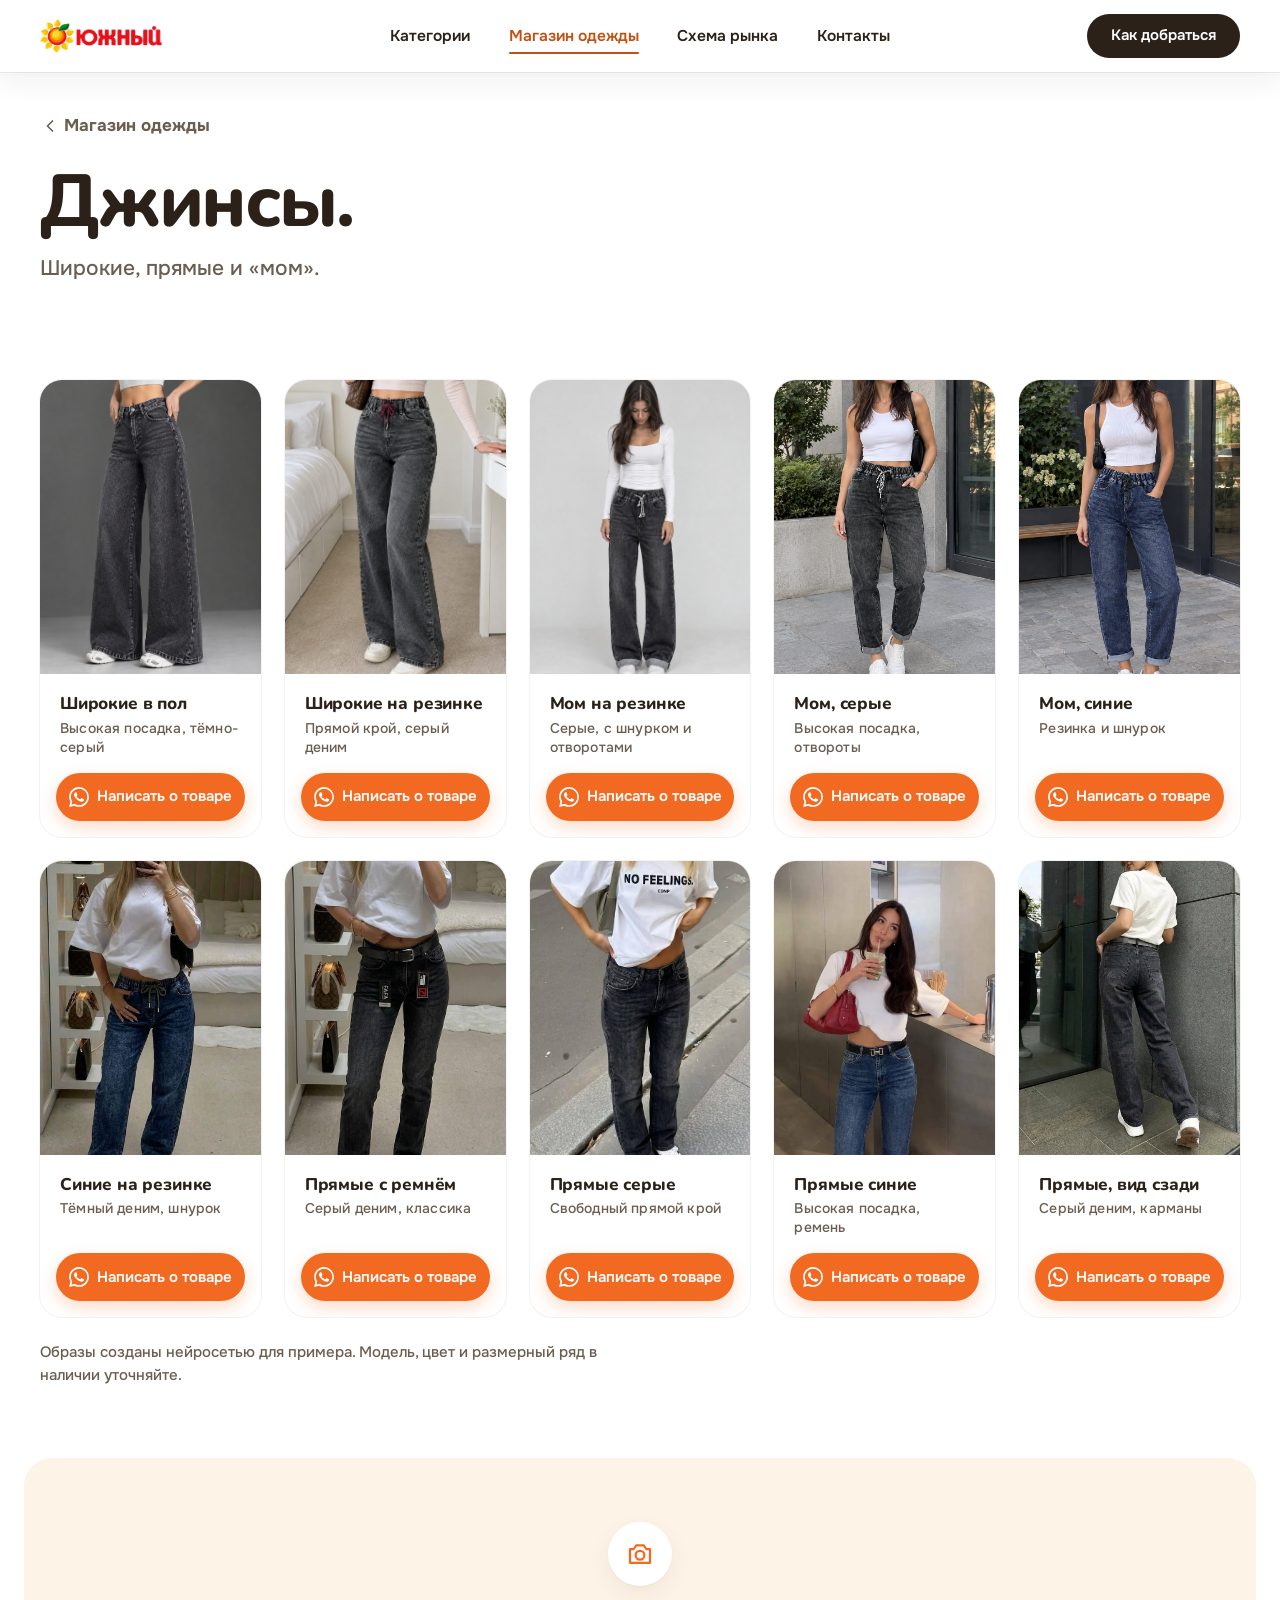
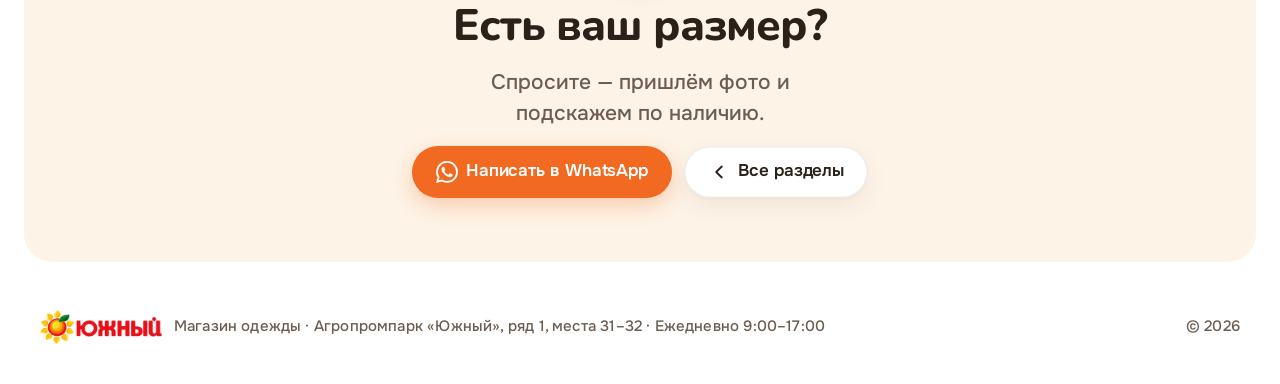
==== dzhinsy.html @ 2a89fa74 "new" ====
<!doctype html>
<html lang="ru">
<head>
  <meta charset="utf-8">
  <meta name="viewport" content="width=device-width, initial-scale=1, viewport-fit=cover">
  <title>Джинсы — магазин одежды на рынке «Южный»</title>
  <meta name="description" content="Широкие, прямые и мом: на резинке и классика. Примерка на месте. Агропромпарк «Южный», Набережные Челны.">
  <meta name="theme-color" content="#fffbf3">
  <meta property="og:type" content="website">
  <meta property="og:locale" content="ru_RU">
  <meta property="og:title" content="Джинсы — магазин одежды на рынке «Южный»">
  <meta property="og:description" content="Широкие, прямые и мом: на резинке и классика. Примерка на месте. Агропромпарк «Южный», Набережные Челны.">
  <meta property="og:image" content="assets/img/store/corner.jpg">
  <link rel="icon" href="assets/img/favicon.png" type="image/png">
  <link rel="apple-touch-icon" href="assets/img/favicon.png">
  <link rel="preconnect" href="https://fonts.googleapis.com">
  <link rel="preconnect" href="https://fonts.gstatic.com" crossorigin>
  <link rel="stylesheet" href="https://fonts.googleapis.com/css2?family=Nunito:wght@700;800&family=Onest:wght@400;500;600;700&display=swap">
  <link rel="stylesheet" href="assets/css/style.css">
  </head>
<body class="has-dock">

<svg xmlns="http://www.w3.org/2000/svg" style="display:none">
  <symbol id="i-menu" viewBox="0 0 24 24"><path d="M4 7h16M4 12h16M4 17h16" fill="none" stroke="currentColor" stroke-width="2" stroke-linecap="round"/></symbol>
  <symbol id="i-close" viewBox="0 0 24 24"><path d="M6 6l12 12M18 6L6 18" fill="none" stroke="currentColor" stroke-width="2" stroke-linecap="round"/></symbol>
  <symbol id="i-phone" viewBox="0 0 24 24"><path d="M5 4h3l2 5-2.5 1.5a11 11 0 0 0 6 6L15 14l5 2v3a2 2 0 0 1-2 2A16 16 0 0 1 3 6a2 2 0 0 1 2-2" fill="none" stroke="currentColor" stroke-width="1.8" stroke-linejoin="round"/></symbol>
  <symbol id="i-chev-r" viewBox="0 0 24 24"><path d="M9 6l6 6-6 6" fill="none" stroke="currentColor" stroke-width="2" stroke-linecap="round" stroke-linejoin="round"/></symbol>
  <symbol id="i-chev-d" viewBox="0 0 24 24"><path d="M6 9l6 6 6-6" fill="none" stroke="currentColor" stroke-width="2.2" stroke-linecap="round" stroke-linejoin="round"/></symbol>
  <symbol id="i-clock" viewBox="0 0 24 24"><g fill="none" stroke="currentColor" stroke-width="1.8" stroke-linecap="round"><circle cx="12" cy="12" r="9"/><path d="M12 7v5l3 2"/></g></symbol>
  <symbol id="i-car" viewBox="0 0 24 24"><path d="M3 17v-4l2-5a2 2 0 0 1 1.9-1.4h10.2A2 2 0 0 1 19 8l2 5v4a1 1 0 0 1-1 1h-1a1 1 0 0 1-1-1v-1H6v1a1 1 0 0 1-1 1H4a1 1 0 0 1-1-1zM3 13h18M7 15.5h.01M17 15.5h.01" fill="none" stroke="currentColor" stroke-width="1.8" stroke-linecap="round" stroke-linejoin="round"/></symbol>
  <symbol id="i-pin" viewBox="0 0 24 24"><g fill="none" stroke="currentColor" stroke-width="1.8"><path d="M12 21s-7-6.2-7-11.5A7 7 0 0 1 19 9.5C19 14.8 12 21 12 21z" stroke-linejoin="round"/><circle cx="12" cy="9.5" r="2.5"/></g></symbol>
  <symbol id="i-route" viewBox="0 0 24 24"><path d="M6 21a2 2 0 1 0 0-4 2 2 0 0 0 0 4zM18 7a2 2 0 1 0 0-4 2 2 0 0 0 0 4zM6 17V9a3 3 0 0 1 3-3h5M18 7v8a3 3 0 0 1-3 3h-5" fill="none" stroke="currentColor" stroke-width="1.8" stroke-linecap="round"/></symbol>
  <symbol id="i-sparkle" viewBox="0 0 24 24"><path d="M12 3l1.8 5.2L19 10l-5.2 1.8L12 17l-1.8-5.2L5 10l5.2-1.8zM19 16l.8 2.2L22 19l-2.2.8L19 22l-.8-2.2L16 19l2.2-.8z" fill="currentColor"/></symbol>
</svg>
<svg xmlns="http://www.w3.org/2000/svg" style="display:none">
  <symbol id="i-whatsapp" viewBox="0 0 24 24"><path fill="currentColor" d="M17.47 14.38c-.3-.15-1.76-.87-2.03-.97-.27-.1-.47-.15-.67.15-.2.3-.77.97-.94 1.16-.17.2-.35.22-.64.08-.3-.15-1.26-.46-2.39-1.48-.88-.79-1.48-1.76-1.65-2.06-.17-.3-.02-.46.13-.6.13-.14.3-.35.45-.52.15-.18.2-.3.3-.5.1-.2.05-.37-.03-.52-.07-.15-.67-1.61-.91-2.2-.24-.58-.49-.5-.67-.51h-.57c-.2 0-.52.07-.8.37-.27.3-1.04 1.02-1.04 2.48s1.07 2.88 1.21 3.07c.15.2 2.1 3.2 5.08 4.49.71.3 1.26.49 1.7.62.71.23 1.36.2 1.87.12.57-.09 1.76-.72 2-1.41.25-.7.25-1.29.18-1.41-.08-.13-.28-.2-.57-.35m-5.42 7.4h-.01a9.87 9.87 0 0 1-5.03-1.37l-.36-.22-3.74.98 1-3.65-.24-.37a9.86 9.86 0 0 1-1.51-5.26c0-5.45 4.44-9.88 9.89-9.88 2.64 0 5.12 1.03 6.99 2.9a9.83 9.83 0 0 1 2.89 6.99c0 5.45-4.44 9.88-9.88 9.88m8.41-18.3A11.82 11.82 0 0 0 12.05 0C5.5 0 .16 5.34.16 11.89c0 2.1.55 4.14 1.59 5.95L.06 24l6.3-1.65a11.88 11.88 0 0 0 5.68 1.45h.01c6.55 0 11.89-5.34 11.89-11.89a11.82 11.82 0 0 0-3.48-8.41z"/></symbol>
  <symbol id="i-hanger" viewBox="0 0 24 24"><path d="M10 5a2 2 0 1 1 2 2v1.5L3.5 15a1.5 1.5 0 0 0 1 2.6h15a1.5 1.5 0 0 0 1-2.6L12 8.5" fill="none" stroke="currentColor" stroke-width="1.8" stroke-linecap="round" stroke-linejoin="round"/></symbol>
  <symbol id="i-tape" viewBox="0 0 24 24"><path d="M3 8h18v8H3zM7 8v3M11 8v4M15 8v3M19 8v4" fill="none" stroke="currentColor" stroke-width="1.8" stroke-linecap="round" stroke-linejoin="round"/></symbol>
  <symbol id="i-season" viewBox="0 0 24 24"><g fill="none" stroke="currentColor" stroke-width="1.8" stroke-linecap="round"><circle cx="8" cy="8" r="3"/><path d="M8 2v1.5M8 12.5V14M2 8h1.5M12.5 8H14M3.8 3.8l1 1M11.2 11.2l1 1M3.8 12.2l1-1M11.2 4.8l1-1M17 12v10M13 14l8 6M21 14l-8 6"/></g></symbol>
  <symbol id="i-camera" viewBox="0 0 24 24"><g fill="none" stroke="currentColor" stroke-width="1.8" stroke-linejoin="round"><path d="M4 8h3l2-3h6l2 3h3v11H4z"/><circle cx="12" cy="13" r="3.5"/></g></symbol>
  <symbol id="i-chev-l" viewBox="0 0 24 24"><path d="M15 6l-6 6 6 6" fill="none" stroke="currentColor" stroke-width="2" stroke-linecap="round" stroke-linejoin="round"/></symbol>
</svg>

<header class="header">
  <div class="container header__inner">
    <button class="icon-btn icon-btn--glass header__burger" type="button" data-menu-open aria-expanded="false" aria-controls="menu" aria-label="Открыть меню">
      <svg><use href="#i-menu"/></svg>
    </button>
    <a class="header__logo" href="index.html" aria-label="Агропромпарк «Южный», на главную">
      <img class="logo" src="assets/img/logo.png" alt="" width="1200" height="335">
    </a>
    <nav class="header__nav" aria-label="Основное меню">
      <a href="index.html#kategorii">Категории</a>
      <a href="magazin.html" aria-current="page">Магазин одежды</a>
      <a href="index.html#shema">Схема рынка</a>
      <a href="index.html#kontakty">Контакты</a>
    </nav>
    <div class="header__right">
      <a class="header__cta" href="index.html#kak-dobratsya">Как добраться</a>
      <!-- TODO: заменить на телефон магазина -->
      <a class="icon-btn icon-btn--glass header__phone" href="tel:+78552473035" aria-label="Позвонить">
        <svg><use href="#i-phone"/></svg><span class="header__phone-text">Позвонить</span>
      </a>
    </div>
  </div>
</header>

<div class="menu" id="menu" role="dialog" aria-modal="true" aria-label="Меню" aria-hidden="true" inert>
  <div class="menu__top">
    <button class="icon-btn menu__close" type="button" data-menu-close aria-label="Закрыть меню"><svg><use href="#i-close"/></svg></button>
  </div>
  <div class="menu__body">
    <div class="menu__logo"><img class="logo" src="assets/img/logo.png" alt="" width="1200" height="335"></div>
    <ul class="menu__list">
      <li><a href="index.html">Главная <svg><use href="#i-chev-r"/></svg></a></li>
      <li><a href="index.html#kategorii">Категории <svg><use href="#i-chev-r"/></svg></a></li>
      <li><a href="magazin.html">Магазин одежды <svg><use href="#i-chev-r"/></svg></a></li>
      <li><a href="index.html#kak-dobratsya">Как добраться <svg><use href="#i-chev-r"/></svg></a></li>
      <li><a href="index.html#shema">Схема рынка <svg><use href="#i-chev-r"/></svg></a></li>
      <li><a href="index.html#kontakty">Контакты <svg><use href="#i-chev-r"/></svg></a></li>
    </ul>
  </div>
  <div class="menu__foot">
    <span>Ежедневно 9:00–17:00 · ул. Ахметшина, 115</span>
    <a class="btn btn--dark" href="tel:+78552473035"><svg><use href="#i-phone"/></svg>+7 (8552) 47-30-35</a>
  </div>
</div>

<main class="page-top">
  <section class="container store-hero">
    <a class="backlink" href="magazin.html"><svg aria-hidden="true"><use href="#i-chev-l"/></svg>Магазин одежды</a>
    <div class="reveal">
      <h1 class="display">Джинсы.</h1>
      <p class="lead">Широкие, прямые и «мом».</p>
    </div>
  </section>

  <section class="section tone-white" id="jeans">
    <div class="container">
      <div class="pcards" style="--cols:5">
        <article class="pcard reveal">
          <button class="pcard__photo" type="button" data-lightbox="assets/img/store/jeans-wide-legs.jpg" data-caption="Широкие в пол" aria-label="Открыть фото: Широкие в пол"><img src="assets/img/store/jeans-wide-legs.jpg" alt="Тёмно-серые широкие джинсы с высокой посадкой, студийный кадр" loading="lazy" width="1050" height="1400" style="object-position:50% 35%"></button>
          <div class="pcard__body">
            <div class="pcard__text"><h3 class="pcard__name">Широкие в пол</h3><p class="pcard__desc">Высокая посадка, тёмно-серый</p></div>
            <a class="pcard__btn" href="https://wa.me/70000000000?text=%D0%97%D0%B4%D1%80%D0%B0%D0%B2%D1%81%D1%82%D0%B2%D1%83%D0%B9%D1%82%D0%B5!%20%D0%98%D0%BD%D1%82%D0%B5%D1%80%D0%B5%D1%81%D1%83%D0%B5%D1%82%20%C2%AB%D0%A8%D0%B8%D1%80%D0%BE%D0%BA%D0%B8%D0%B5%20%D0%B2%20%D0%BF%D0%BE%D0%BB%C2%BB%20(%D1%80%D0%B0%D0%B7%D0%B4%D0%B5%D0%BB%20%C2%AB%D0%94%D0%B6%D0%B8%D0%BD%D1%81%D1%8B%C2%BB)%20%D0%B2%20%D0%BC%D0%B0%D0%B3%D0%B0%D0%B7%D0%B8%D0%BD%D0%B5%20%D0%BE%D0%B4%D0%B5%D0%B6%D0%B4%D1%8B%20%D0%BD%D0%B0%20%D1%80%D1%8B%D0%BD%D0%BA%D0%B5%20%C2%AB%D0%AE%D0%B6%D0%BD%D1%8B%D0%B9%C2%BB.%20%D0%95%D1%81%D1%82%D1%8C%20%D0%BC%D0%BE%D0%B9%20%D1%80%D0%B0%D0%B7%D0%BC%D0%B5%D1%80%3F" target="_blank" rel="noopener"><svg aria-hidden="true"><use href="#i-whatsapp"/></svg><span class="long">Написать о товаре</span><span class="short">Написать</span></a>
          </div>
        </article>
        <article class="pcard reveal">
          <button class="pcard__photo" type="button" data-lightbox="assets/img/store/jeans-wide-bedroom.jpg" data-caption="Широкие на резинке" aria-label="Открыть фото: Широкие на резинке"><img src="assets/img/store/jeans-wide-bedroom.jpg" alt="Серые широкие джинсы с резинкой и бордовым шнурком, светлая спальня" loading="lazy" width="933" height="1400" style="object-position:50% 50%"></button>
          <div class="pcard__body">
            <div class="pcard__text"><h3 class="pcard__name">Широкие на резинке</h3><p class="pcard__desc">Прямой крой, серый деним</p></div>
            <a class="pcard__btn" href="https://wa.me/70000000000?text=%D0%97%D0%B4%D1%80%D0%B0%D0%B2%D1%81%D1%82%D0%B2%D1%83%D0%B9%D1%82%D0%B5!%20%D0%98%D0%BD%D1%82%D0%B5%D1%80%D0%B5%D1%81%D1%83%D0%B5%D1%82%20%C2%AB%D0%A8%D0%B8%D1%80%D0%BE%D0%BA%D0%B8%D0%B5%20%D0%BD%D0%B0%20%D1%80%D0%B5%D0%B7%D0%B8%D0%BD%D0%BA%D0%B5%C2%BB%20(%D1%80%D0%B0%D0%B7%D0%B4%D0%B5%D0%BB%20%C2%AB%D0%94%D0%B6%D0%B8%D0%BD%D1%81%D1%8B%C2%BB)%20%D0%B2%20%D0%BC%D0%B0%D0%B3%D0%B0%D0%B7%D0%B8%D0%BD%D0%B5%20%D0%BE%D0%B4%D0%B5%D0%B6%D0%B4%D1%8B%20%D0%BD%D0%B0%20%D1%80%D1%8B%D0%BD%D0%BA%D0%B5%20%C2%AB%D0%AE%D0%B6%D0%BD%D1%8B%D0%B9%C2%BB.%20%D0%95%D1%81%D1%82%D1%8C%20%D0%BC%D0%BE%D0%B9%20%D1%80%D0%B0%D0%B7%D0%BC%D0%B5%D1%80%3F" target="_blank" rel="noopener"><svg aria-hidden="true"><use href="#i-whatsapp"/></svg><span class="long">Написать о товаре</span><span class="short">Написать</span></a>
          </div>
        </article>
        <article class="pcard reveal">
          <button class="pcard__photo" type="button" data-lightbox="assets/img/store/jeans-mom-studio.jpg" data-caption="Мом на резинке" aria-label="Открыть фото: Мом на резинке"><img src="assets/img/store/jeans-mom-studio.jpg" alt="Серые джинсы мом на резинке с шнурком и отворотами, белый топ и белые кеды" loading="lazy" width="933" height="1400" style="object-position:50% 45%"></button>
          <div class="pcard__body">
            <div class="pcard__text"><h3 class="pcard__name">Мом на резинке</h3><p class="pcard__desc">Серые, с шнурком и отворотами</p></div>
            <a class="pcard__btn" href="https://wa.me/70000000000?text=%D0%97%D0%B4%D1%80%D0%B0%D0%B2%D1%81%D1%82%D0%B2%D1%83%D0%B9%D1%82%D0%B5!%20%D0%98%D0%BD%D1%82%D0%B5%D1%80%D0%B5%D1%81%D1%83%D0%B5%D1%82%20%C2%AB%D0%9C%D0%BE%D0%BC%20%D0%BD%D0%B0%20%D1%80%D0%B5%D0%B7%D0%B8%D0%BD%D0%BA%D0%B5%C2%BB%20(%D1%80%D0%B0%D0%B7%D0%B4%D0%B5%D0%BB%20%C2%AB%D0%94%D0%B6%D0%B8%D0%BD%D1%81%D1%8B%C2%BB)%20%D0%B2%20%D0%BC%D0%B0%D0%B3%D0%B0%D0%B7%D0%B8%D0%BD%D0%B5%20%D0%BE%D0%B4%D0%B5%D0%B6%D0%B4%D1%8B%20%D0%BD%D0%B0%20%D1%80%D1%8B%D0%BD%D0%BA%D0%B5%20%C2%AB%D0%AE%D0%B6%D0%BD%D1%8B%D0%B9%C2%BB.%20%D0%95%D1%81%D1%82%D1%8C%20%D0%BC%D0%BE%D0%B9%20%D1%80%D0%B0%D0%B7%D0%BC%D0%B5%D1%80%3F" target="_blank" rel="noopener"><svg aria-hidden="true"><use href="#i-whatsapp"/></svg><span class="long">Написать о товаре</span><span class="short">Написать</span></a>
          </div>
        </article>
        <article class="pcard reveal">
          <button class="pcard__photo" type="button" data-lightbox="assets/img/store/jeans-street-gray.jpg" data-caption="Мом, серые" aria-label="Открыть фото: Мом, серые"><img src="assets/img/store/jeans-street-gray.jpg" alt="Серые джинсы мом на резинке с шнурком и отворотами, белый топ и сумка, городская улица" loading="lazy" width="787" height="1400" style="object-position:50% 55%"></button>
          <div class="pcard__body">
            <div class="pcard__text"><h3 class="pcard__name">Мом, серые</h3><p class="pcard__desc">Высокая посадка, отвороты</p></div>
            <a class="pcard__btn" href="https://wa.me/70000000000?text=%D0%97%D0%B4%D1%80%D0%B0%D0%B2%D1%81%D1%82%D0%B2%D1%83%D0%B9%D1%82%D0%B5!%20%D0%98%D0%BD%D1%82%D0%B5%D1%80%D0%B5%D1%81%D1%83%D0%B5%D1%82%20%C2%AB%D0%9C%D0%BE%D0%BC%2C%20%D1%81%D0%B5%D1%80%D1%8B%D0%B5%C2%BB%20(%D1%80%D0%B0%D0%B7%D0%B4%D0%B5%D0%BB%20%C2%AB%D0%94%D0%B6%D0%B8%D0%BD%D1%81%D1%8B%C2%BB)%20%D0%B2%20%D0%BC%D0%B0%D0%B3%D0%B0%D0%B7%D0%B8%D0%BD%D0%B5%20%D0%BE%D0%B4%D0%B5%D0%B6%D0%B4%D1%8B%20%D0%BD%D0%B0%20%D1%80%D1%8B%D0%BD%D0%BA%D0%B5%20%C2%AB%D0%AE%D0%B6%D0%BD%D1%8B%D0%B9%C2%BB.%20%D0%95%D1%81%D1%82%D1%8C%20%D0%BC%D0%BE%D0%B9%20%D1%80%D0%B0%D0%B7%D0%BC%D0%B5%D1%80%3F" target="_blank" rel="noopener"><svg aria-hidden="true"><use href="#i-whatsapp"/></svg><span class="long">Написать о товаре</span><span class="short">Написать</span></a>
          </div>
        </article>
        <article class="pcard reveal">
          <button class="pcard__photo" type="button" data-lightbox="assets/img/store/jeans-street-blue.jpg" data-caption="Мом, синие" aria-label="Открыть фото: Мом, синие"><img src="assets/img/store/jeans-street-blue.jpg" alt="Синие джинсы мом на резинке с шнурком и отворотами, белый топ" loading="lazy" width="787" height="1400" style="object-position:50% 55%"></button>
          <div class="pcard__body">
            <div class="pcard__text"><h3 class="pcard__name">Мом, синие</h3><p class="pcard__desc">Резинка и шнурок</p></div>
            <a class="pcard__btn" href="https://wa.me/70000000000?text=%D0%97%D0%B4%D1%80%D0%B0%D0%B2%D1%81%D1%82%D0%B2%D1%83%D0%B9%D1%82%D0%B5!%20%D0%98%D0%BD%D1%82%D0%B5%D1%80%D0%B5%D1%81%D1%83%D0%B5%D1%82%20%C2%AB%D0%9C%D0%BE%D0%BC%2C%20%D1%81%D0%B8%D0%BD%D0%B8%D0%B5%C2%BB%20(%D1%80%D0%B0%D0%B7%D0%B4%D0%B5%D0%BB%20%C2%AB%D0%94%D0%B6%D0%B8%D0%BD%D1%81%D1%8B%C2%BB)%20%D0%B2%20%D0%BC%D0%B0%D0%B3%D0%B0%D0%B7%D0%B8%D0%BD%D0%B5%20%D0%BE%D0%B4%D0%B5%D0%B6%D0%B4%D1%8B%20%D0%BD%D0%B0%20%D1%80%D1%8B%D0%BD%D0%BA%D0%B5%20%C2%AB%D0%AE%D0%B6%D0%BD%D1%8B%D0%B9%C2%BB.%20%D0%95%D1%81%D1%82%D1%8C%20%D0%BC%D0%BE%D0%B9%20%D1%80%D0%B0%D0%B7%D0%BC%D0%B5%D1%80%3F" target="_blank" rel="noopener"><svg aria-hidden="true"><use href="#i-whatsapp"/></svg><span class="long">Написать о товаре</span><span class="short">Написать</span></a>
          </div>
        </article>
        <article class="pcard reveal">
          <button class="pcard__photo" type="button" data-lightbox="assets/img/store/jeans-elastic-blue.jpg" data-caption="Синие на резинке" aria-label="Открыть фото: Синие на резинке"><img src="assets/img/store/jeans-elastic-blue.jpg" alt="Синие джинсы на резинке с оливковым шнурком, белая футболка, зеркальное селфи" loading="lazy" width="768" height="1376" style="object-position:50% 60%"></button>
          <div class="pcard__body">
            <div class="pcard__text"><h3 class="pcard__name">Синие на резинке</h3><p class="pcard__desc">Тёмный деним, шнурок</p></div>
            <a class="pcard__btn" href="https://wa.me/70000000000?text=%D0%97%D0%B4%D1%80%D0%B0%D0%B2%D1%81%D1%82%D0%B2%D1%83%D0%B9%D1%82%D0%B5!%20%D0%98%D0%BD%D1%82%D0%B5%D1%80%D0%B5%D1%81%D1%83%D0%B5%D1%82%20%C2%AB%D0%A1%D0%B8%D0%BD%D0%B8%D0%B5%20%D0%BD%D0%B0%20%D1%80%D0%B5%D0%B7%D0%B8%D0%BD%D0%BA%D0%B5%C2%BB%20(%D1%80%D0%B0%D0%B7%D0%B4%D0%B5%D0%BB%20%C2%AB%D0%94%D0%B6%D0%B8%D0%BD%D1%81%D1%8B%C2%BB)%20%D0%B2%20%D0%BC%D0%B0%D0%B3%D0%B0%D0%B7%D0%B8%D0%BD%D0%B5%20%D0%BE%D0%B4%D0%B5%D0%B6%D0%B4%D1%8B%20%D0%BD%D0%B0%20%D1%80%D1%8B%D0%BD%D0%BA%D0%B5%20%C2%AB%D0%AE%D0%B6%D0%BD%D1%8B%D0%B9%C2%BB.%20%D0%95%D1%81%D1%82%D1%8C%20%D0%BC%D0%BE%D0%B9%20%D1%80%D0%B0%D0%B7%D0%BC%D0%B5%D1%80%3F" target="_blank" rel="noopener"><svg aria-hidden="true"><use href="#i-whatsapp"/></svg><span class="long">Написать о товаре</span><span class="short">Написать</span></a>
          </div>
        </article>
        <article class="pcard reveal">
          <button class="pcard__photo" type="button" data-lightbox="assets/img/store/jeans-straight-belt.jpg" data-caption="Прямые с ремнём" aria-label="Открыть фото: Прямые с ремнём"><img src="assets/img/store/jeans-straight-belt.jpg" alt="Тёмно-серые прямые джинсы с чёрным ремнём, белая футболка, зеркальное селфи" loading="lazy" width="615" height="1400" style="object-position:50% 65%"></button>
          <div class="pcard__body">
            <div class="pcard__text"><h3 class="pcard__name">Прямые с ремнём</h3><p class="pcard__desc">Серый деним, классика</p></div>
            <a class="pcard__btn" href="https://wa.me/70000000000?text=%D0%97%D0%B4%D1%80%D0%B0%D0%B2%D1%81%D1%82%D0%B2%D1%83%D0%B9%D1%82%D0%B5!%20%D0%98%D0%BD%D1%82%D0%B5%D1%80%D0%B5%D1%81%D1%83%D0%B5%D1%82%20%C2%AB%D0%9F%D1%80%D1%8F%D0%BC%D1%8B%D0%B5%20%D1%81%20%D1%80%D0%B5%D0%BC%D0%BD%D1%91%D0%BC%C2%BB%20(%D1%80%D0%B0%D0%B7%D0%B4%D0%B5%D0%BB%20%C2%AB%D0%94%D0%B6%D0%B8%D0%BD%D1%81%D1%8B%C2%BB)%20%D0%B2%20%D0%BC%D0%B0%D0%B3%D0%B0%D0%B7%D0%B8%D0%BD%D0%B5%20%D0%BE%D0%B4%D0%B5%D0%B6%D0%B4%D1%8B%20%D0%BD%D0%B0%20%D1%80%D1%8B%D0%BD%D0%BA%D0%B5%20%C2%AB%D0%AE%D0%B6%D0%BD%D1%8B%D0%B9%C2%BB.%20%D0%95%D1%81%D1%82%D1%8C%20%D0%BC%D0%BE%D0%B9%20%D1%80%D0%B0%D0%B7%D0%BC%D0%B5%D1%80%3F" target="_blank" rel="noopener"><svg aria-hidden="true"><use href="#i-whatsapp"/></svg><span class="long">Написать о товаре</span><span class="short">Написать</span></a>
          </div>
        </article>
        <article class="pcard reveal">
          <button class="pcard__photo" type="button" data-lightbox="assets/img/store/jeans-straight-street.jpg" data-caption="Прямые серые" aria-label="Открыть фото: Прямые серые"><img src="assets/img/store/jeans-straight-street.jpg" alt="Серые прямые джинсы, белая футболка, белые кеды, улица" loading="lazy" width="615" height="1400" style="object-position:50% 70%"></button>
          <div class="pcard__body">
            <div class="pcard__text"><h3 class="pcard__name">Прямые серые</h3><p class="pcard__desc">Свободный прямой крой</p></div>
            <a class="pcard__btn" href="https://wa.me/70000000000?text=%D0%97%D0%B4%D1%80%D0%B0%D0%B2%D1%81%D1%82%D0%B2%D1%83%D0%B9%D1%82%D0%B5!%20%D0%98%D0%BD%D1%82%D0%B5%D1%80%D0%B5%D1%81%D1%83%D0%B5%D1%82%20%C2%AB%D0%9F%D1%80%D1%8F%D0%BC%D1%8B%D0%B5%20%D1%81%D0%B5%D1%80%D1%8B%D0%B5%C2%BB%20(%D1%80%D0%B0%D0%B7%D0%B4%D0%B5%D0%BB%20%C2%AB%D0%94%D0%B6%D0%B8%D0%BD%D1%81%D1%8B%C2%BB)%20%D0%B2%20%D0%BC%D0%B0%D0%B3%D0%B0%D0%B7%D0%B8%D0%BD%D0%B5%20%D0%BE%D0%B4%D0%B5%D0%B6%D0%B4%D1%8B%20%D0%BD%D0%B0%20%D1%80%D1%8B%D0%BD%D0%BA%D0%B5%20%C2%AB%D0%AE%D0%B6%D0%BD%D1%8B%D0%B9%C2%BB.%20%D0%95%D1%81%D1%82%D1%8C%20%D0%BC%D0%BE%D0%B9%20%D1%80%D0%B0%D0%B7%D0%BC%D0%B5%D1%80%3F" target="_blank" rel="noopener"><svg aria-hidden="true"><use href="#i-whatsapp"/></svg><span class="long">Написать о товаре</span><span class="short">Написать</span></a>
          </div>
        </article>
        <article class="pcard reveal">
          <button class="pcard__photo" type="button" data-lightbox="assets/img/store/jeans-straight-blue.jpg" data-caption="Прямые синие" aria-label="Открыть фото: Прямые синие"><img src="assets/img/store/jeans-straight-blue.jpg" alt="Синие прямые джинсы с высокой посадкой и чёрным ремнём, белый топ" loading="lazy" width="768" height="1374" style="object-position:50% 65%"></button>
          <div class="pcard__body">
            <div class="pcard__text"><h3 class="pcard__name">Прямые синие</h3><p class="pcard__desc">Высокая посадка, ремень</p></div>
            <a class="pcard__btn" href="https://wa.me/70000000000?text=%D0%97%D0%B4%D1%80%D0%B0%D0%B2%D1%81%D1%82%D0%B2%D1%83%D0%B9%D1%82%D0%B5!%20%D0%98%D0%BD%D1%82%D0%B5%D1%80%D0%B5%D1%81%D1%83%D0%B5%D1%82%20%C2%AB%D0%9F%D1%80%D1%8F%D0%BC%D1%8B%D0%B5%20%D1%81%D0%B8%D0%BD%D0%B8%D0%B5%C2%BB%20(%D1%80%D0%B0%D0%B7%D0%B4%D0%B5%D0%BB%20%C2%AB%D0%94%D0%B6%D0%B8%D0%BD%D1%81%D1%8B%C2%BB)%20%D0%B2%20%D0%BC%D0%B0%D0%B3%D0%B0%D0%B7%D0%B8%D0%BD%D0%B5%20%D0%BE%D0%B4%D0%B5%D0%B6%D0%B4%D1%8B%20%D0%BD%D0%B0%20%D1%80%D1%8B%D0%BD%D0%BA%D0%B5%20%C2%AB%D0%AE%D0%B6%D0%BD%D1%8B%D0%B9%C2%BB.%20%D0%95%D1%81%D1%82%D1%8C%20%D0%BC%D0%BE%D0%B9%20%D1%80%D0%B0%D0%B7%D0%BC%D0%B5%D1%80%3F" target="_blank" rel="noopener"><svg aria-hidden="true"><use href="#i-whatsapp"/></svg><span class="long">Написать о товаре</span><span class="short">Написать</span></a>
          </div>
        </article>
        <article class="pcard reveal">
          <button class="pcard__photo" type="button" data-lightbox="assets/img/store/jeans-straight-back.jpg" data-caption="Прямые, вид сзади" aria-label="Открыть фото: Прямые, вид сзади"><img src="assets/img/store/jeans-straight-back.jpg" alt="Серые прямые джинсы с ремнём, вид сзади: два накладных кармана" loading="lazy" width="923" height="1152" style="object-position:50% 60%"></button>
          <div class="pcard__body">
            <div class="pcard__text"><h3 class="pcard__name">Прямые, вид сзади</h3><p class="pcard__desc">Серый деним, карманы</p></div>
            <a class="pcard__btn" href="https://wa.me/70000000000?text=%D0%97%D0%B4%D1%80%D0%B0%D0%B2%D1%81%D1%82%D0%B2%D1%83%D0%B9%D1%82%D0%B5!%20%D0%98%D0%BD%D1%82%D0%B5%D1%80%D0%B5%D1%81%D1%83%D0%B5%D1%82%20%C2%AB%D0%9F%D1%80%D1%8F%D0%BC%D1%8B%D0%B5%2C%20%D0%B2%D0%B8%D0%B4%20%D1%81%D0%B7%D0%B0%D0%B4%D0%B8%C2%BB%20(%D1%80%D0%B0%D0%B7%D0%B4%D0%B5%D0%BB%20%C2%AB%D0%94%D0%B6%D0%B8%D0%BD%D1%81%D1%8B%C2%BB)%20%D0%B2%20%D0%BC%D0%B0%D0%B3%D0%B0%D0%B7%D0%B8%D0%BD%D0%B5%20%D0%BE%D0%B4%D0%B5%D0%B6%D0%B4%D1%8B%20%D0%BD%D0%B0%20%D1%80%D1%8B%D0%BD%D0%BA%D0%B5%20%C2%AB%D0%AE%D0%B6%D0%BD%D1%8B%D0%B9%C2%BB.%20%D0%95%D1%81%D1%82%D1%8C%20%D0%BC%D0%BE%D0%B9%20%D1%80%D0%B0%D0%B7%D0%BC%D0%B5%D1%80%3F" target="_blank" rel="noopener"><svg aria-hidden="true"><use href="#i-whatsapp"/></svg><span class="long">Написать о товаре</span><span class="short">Написать</span></a>
          </div>
        </article>
      </div>
      <p class="note reveal">Образы созданы нейросетью для примера. Модель, цвет и размерный ряд в наличии уточняйте.</p>
    </div>
  </section>

  <section class="section tone-warm">
    <div class="container">
      <div class="ask reveal">
        <span class="ask__icon"><svg><use href="#i-camera"/></svg></span>
        <h2 class="title">Есть ваш размер?</h2>
        <p class="lead">Спросите — пришлём фото и подскажем по наличию.</p>
        <div class="ask__actions">
          <a class="btn btn--primary" href="https://wa.me/70000000000" target="_blank" rel="noopener"><svg><use href="#i-whatsapp"/></svg>Написать в WhatsApp</a>
          <a class="btn btn--ghost" href="magazin.html"><svg><use href="#i-chev-l"/></svg>Все разделы</a>
        </div>
      </div>
    </div>
  </section>
</main>

<footer class="footer tone-bg footer--white">
  <div class="container footer__inner">
    <img class="logo" src="assets/img/logo.png" alt="" width="1200" height="335">
    <p>Магазин одежды · Агропромпарк «Южный», ряд 1, места 31–32 · Ежедневно 9:00–17:00</p>
    <p>© 2026</p>
  </div>
</footer>

<div class="dock">
  <a class="btn btn--primary" href="https://wa.me/70000000000" target="_blank" rel="noopener"><svg><use href="#i-whatsapp"/></svg>Написать в WhatsApp</a>
</div>

<div class="lightbox" aria-hidden="true" role="dialog" aria-modal="true" aria-label="Просмотр фото">
  <div class="lightbox__scrim"></div>
  <div class="lightbox__stage">
    <img class="lightbox__img" alt="" draggable="false">
  </div>
  <div class="lightbox__ui">
    <button class="lightbox__close" type="button" aria-label="Закрыть"><svg><use href="#i-close"/></svg></button>
    <button class="lightbox__nav lightbox__nav--prev" type="button" aria-label="Предыдущее фото"><svg><use href="#i-chev-l"/></svg></button>
    <button class="lightbox__nav lightbox__nav--next" type="button" aria-label="Следующее фото"><svg><use href="#i-chev-r"/></svg></button>
    <span class="lightbox__caption"></span>
  </div>
</div>

<script src="assets/js/app.js" defer></script>
</body>
</html>
---- assets/css/style.css ----
/* ==========================================================================
   Агропромпарк «Южный» — стили
   Палитра взята из логотипа: небо, подсолнух, апельсин, фирменный красный.
   ========================================================================== */

:root {
  color-scheme: light;

  --bg: #fdf3e6;
  --bg-rgb: 253, 243, 230;
  --warm: #fdf3e6;
  --surface: #ffffff;
  --surface-sun: #fdf3e6;
  --ink: #2b2118;
  --text: #2b2118;
  --text-2: #6b5d50;
  --line: rgba(43, 33, 24, 0.08);

  --sun: #ffc629;
  --orange: #f26a21;
  --orange-press: #e05a12;
  --orange-text: #c2500f; /* оранжевый для мелкого текста: контраст на молочном ≥ 4.5:1 */
  --red: #e3141e;
  --green: #2e9e3a;

  --radius-l: 28px;
  --radius-m: 22px;
  --radius-s: 14px;
  --shadow-soft: 0 1px 2px rgba(43, 33, 24, 0.04), 0 8px 24px rgba(43, 33, 24, 0.06);
  --shadow-lift: 0 2px 4px rgba(43, 33, 24, 0.05), 0 18px 40px rgba(43, 33, 24, 0.1);

  --gutter: clamp(16px, 4vw, 40px);
  --max: 1240px;
  --header-h: 64px;

  /* Критически задемпфированная «пружина» для CSS-переходов (без перелёта) */
  --ease-spring: cubic-bezier(0.22, 1, 0.36, 1);
  --ease-out: cubic-bezier(0.25, 0.8, 0.25, 1);

  --font-head: "Nunito", system-ui, -apple-system, "Segoe UI", Roboto, sans-serif;
  --font-body: "Onest", system-ui, -apple-system, "Segoe UI", Roboto, sans-serif;
  font-family: var(--font-body);
  font-size: 100%;
  line-height: 1.55;
}

/* ПРАВИЛА ОТСТУПОВ (сетка 8 px, на телефоне / от 760 / от 1200):
   боковое поле страницы  --gutter     плавно от 16 (телефон) до 40 (широкий экран)
   вертикаль секции       --section-pad 40 / 56 / 64   (у лёгких блоков --section-pad-tight 24 / 32 / 40)
   заголовок -> содержимое --head-gap   24 / 32 / 48
   между карточками       --gap         12 / 16 / 24
   между колонками        --gap-lg      24 / 32 / 48
   внутри панели          --panel-pad   24 / 32 / 32
   под шапкой страницы    --stack       24 / 32 / 32
   Любые новые отступы берутся только из этих переменных и шкалы --s1…--s8. */
/* ---------- Шкала отступов: база 4 px. Все отступы на сайте берутся только отсюда ---------- */
:root {
  --s1: 4px; --s2: 8px; --s3: 12px; --s4: 16px; --s5: 24px; --s6: 32px; --s7: 48px; --s8: 64px;
  --gap: 12px;               /* между карточками одной сетки */
  --gap-lg: 24px;            /* между колонками крупных блоков */
  --section-pad: 40px;       /* вертикальный отступ секции (между секциями получается вдвое больше) */
  --section-pad-tight: 24px;
  --head-gap: 24px;          /* от заголовка секции до её содержимого */
  --panel-pad: 24px;         /* внутри панелей */
  --pad-xl: 32px;            /* внутри крупных плашек: призыв, «скоро» */
  --card-pad: 12px;          /* внутри карточек */
  --stack: 24px;             /* отступ под шапкой страницы / под фото перед следующим блоком */
}
@media (min-width: 760px) {
  :root { --gap: 16px; --gap-lg: 32px; --section-pad: 56px; --section-pad-tight: 32px; --head-gap: 32px; --panel-pad: 32px; --pad-xl: 48px; --card-pad: 16px; --stack: 32px; }
}
@media (min-width: 1200px) {
  :root { --gap: 24px; --gap-lg: 48px; --section-pad: 64px; --section-pad-tight: 40px; --head-gap: 48px; --pad-xl: 64px; }
}

*,
*::before,
*::after { box-sizing: border-box; }

html { -webkit-text-size-adjust: 100%; scroll-behavior: smooth; }
@media (prefers-reduced-motion: reduce) { html { scroll-behavior: auto; } }

body {
  margin: 0;
  background: var(--bg);
  color: var(--text);
  font-weight: 500;
  font-size: 1.0625rem;
  -webkit-font-smoothing: antialiased;
  font-optical-sizing: auto;
  text-rendering: optimizeLegibility;
  -webkit-tap-highlight-color: transparent;
  overflow-x: hidden;
}

img { display: block; max-width: 100%; }
a { color: inherit; text-decoration: none; }
button { font: inherit; color: inherit; border: 0; background: none; cursor: pointer; padding: 0; }
:focus-visible { outline: 3px solid var(--orange); outline-offset: 3px; border-radius: 10px; }

.visually-hidden {
  position: absolute; width: 1px; height: 1px; overflow: hidden;
  clip: rect(0 0 0 0); white-space: nowrap;
}

.container { width: min(100% - var(--gutter) * 2, var(--max)); margin-inline: auto; }
@media (min-width: 1700px) { :root { --max: 1360px; } }

/* ---------- Типографика: трекинг и интерлиньяж зависят от размера ---------- */

.display {
  font-size: clamp(2.35rem, 6.4vw, 4.6rem);
  line-height: 1.04;
  letter-spacing: -0.03em;
  font-family: var(--font-head);
  font-weight: 800;
  color: var(--ink);
  margin: 0;
  text-wrap: balance;
}
.title {
  font-size: clamp(1.75rem, 4vw, 2.75rem);
  line-height: 1.1;
  letter-spacing: -0.022em;
  font-family: var(--font-head);
  font-weight: 800;
  color: var(--ink);
  margin: 0;
  text-wrap: balance;
}
.subtitle {
  font-size: clamp(1.25rem, 2.2vw, 1.5rem);
  line-height: 1.2;
  letter-spacing: -0.012em;
  font-family: var(--font-head);
  font-weight: 800;
  color: var(--ink);
  margin: 0;
}
.lead {
  font-size: clamp(1.125rem, 1.7vw, 1.3125rem);
  line-height: 1.5;
  color: var(--text-2);
  margin: 0;
  max-width: 38ch;
  text-wrap: pretty;
}
.eyebrow {
  font-size: 0.9375rem;
  font-weight: 700;
  color: var(--text-2);
  letter-spacing: 0.005em;
  margin: 0 0 var(--s2);
}

.section { padding-block: var(--section-pad); }
.section--tight { padding-block: var(--section-pad-tight); }
.section__head { display: grid; gap: var(--s3); margin-bottom: var(--head-gap); }

/* ---------- Кнопки: отклик на нажатие мгновенный, на pointer-down ---------- */

.btn {
  display: inline-flex; align-items: center; justify-content: center; gap: var(--s2);
  min-height: 52px; padding: 0 var(--s5);
  border-radius: 999px;
  font-weight: 600; font-size: 1.0625rem; letter-spacing: -0.005em;
  transition: transform 100ms var(--ease-out), background-color 200ms, box-shadow 200ms;
  user-select: none; -webkit-user-select: none;
}
.btn:active { transform: scale(0.97); }
.btn svg { width: 22px; height: 22px; flex: none; }
.btn--primary { background: var(--orange); color: #fff; box-shadow: 0 8px 20px rgba(242, 106, 33, 0.28); }
.btn--primary:hover { background: var(--orange-press); }
.btn--dark { background: var(--ink); color: #fff; box-shadow: 0 8px 20px rgba(43, 33, 24, 0.22); }
.btn--dark:hover { background: #3d2f23; }
.btn--ghost { background: var(--surface); color: var(--ink); box-shadow: inset 0 0 0 1.5px var(--line), var(--shadow-soft); }
.btn--ghost:hover { box-shadow: inset 0 0 0 1.5px rgba(43, 33, 24, 0.18), var(--shadow-soft); }

.link-more {
  display: inline-flex; align-items: center; gap: 4px;
  color: var(--orange-text); font-weight: 700;
}
.link-more svg { width: 18px; height: 18px; transition: transform 250ms var(--ease-spring); }
a:hover .link-more svg, .link-more:hover svg { transform: translateX(3px); }

/* ---------- Логотип ---------- */

.logo { display: block; height: 40px; width: auto; }

/* ---------- Шапка: полупрозрачный материал, контент прокручивается под ней ---------- */

.header {
  position: fixed; inset: 0 0 auto; z-index: 50;
  height: var(--header-h);
}
.header__inner {
  height: 100%;
  display: grid; grid-template-columns: 1fr auto 1fr; align-items: center; gap: var(--s4);
}
.header__logo { justify-self: center; transition: opacity 300ms var(--ease-out), transform 300ms var(--ease-spring); }
.header__logo .logo { height: 34px; }
.header[data-hero] .header__logo { opacity: 0; transform: translateY(-6px); pointer-events: none; }
.header[data-hero].is-solid .header__logo { opacity: 1; transform: none; pointer-events: auto; }
.header__nav { display: none; }
.header__right { justify-self: end; display: flex; align-items: center; gap: var(--s2); }

.icon-btn {
  width: 44px; height: 44px; border-radius: 50%;
  display: grid; place-items: center;
  color: var(--ink);
  transition: transform 100ms var(--ease-out), background-color 200ms;
}
.icon-btn:active { transform: scale(0.92); }
.icon-btn svg { width: 24px; height: 24px; }
.icon-btn--glass {
  background: rgba(255, 255, 255, 0.55);
  backdrop-filter: blur(16px) saturate(170%);
  -webkit-backdrop-filter: blur(16px) saturate(170%);
  box-shadow: inset 0 1px 0 rgba(255, 255, 255, 0.6), 0 4px 14px rgba(43, 33, 24, 0.12);
}
.header.is-solid .icon-btn--glass { background: rgba(43, 33, 24, 0.05); box-shadow: none; }

@media (min-width: 900px) {
  :root { --header-h: 72px; }
  .header__inner { grid-template-columns: 1fr auto 1fr; }
  .header__logo { justify-self: start; order: -1; }
  .header__burger { display: none; }
  /* Просто текст, без плашек: подсветка — только цветом и тонкой линией */
  .header__nav { display: flex; justify-content: center; gap: clamp(20px, 3vw, 40px); }
  .header__nav a {
    position: relative;
    padding: 8px 0;
    font-weight: 600; font-size: 0.975rem; color: var(--ink);
    transition: color 200ms, opacity 200ms;
  }
  .header__nav a::after {
    content: ""; position: absolute; left: 0; right: 0; bottom: 2px; height: 2px; border-radius: 2px;
    background: currentColor;
    transform: scaleX(0); transform-origin: 50% 50%;
    transition: transform 350ms var(--ease-spring);
  }
  .header__nav a:hover::after, .header__nav a[aria-current="page"]::after { transform: scaleX(1); }
  .header__nav a:active { opacity: 0.6; }
  .header__nav a[aria-current="page"] { color: var(--orange-text); }
  .header__phone-text { display: inline; }
}
.header__phone { gap: 8px; font-weight: 700; color: var(--ink); }
.header__phone-text { display: none; }
@media (min-width: 900px) {
  .header__phone { display: none; }
}

/* ---------- Меню: матовое стекло, появляется от кнопки ---------- */

.menu {
  position: fixed; inset: 0; z-index: 60;
  display: grid; grid-template-rows: auto 1fr auto;
  padding: max(16px, env(safe-area-inset-top)) var(--gutter) max(24px, env(safe-area-inset-bottom));
  background: rgba(var(--bg-rgb), 0.78);
  backdrop-filter: blur(0) saturate(100%);
  -webkit-backdrop-filter: blur(0) saturate(100%);
  opacity: 0; visibility: hidden;
  transform: scale(0.97);
  transform-origin: var(--menu-origin, 32px 32px);
  transition: opacity 280ms var(--ease-out), transform 420ms var(--ease-spring),
    backdrop-filter 420ms var(--ease-out), -webkit-backdrop-filter 420ms var(--ease-out), visibility 0s linear 420ms;
}
.menu.is-open {
  opacity: 1; visibility: visible; transform: none;
  backdrop-filter: blur(30px) saturate(180%);
  -webkit-backdrop-filter: blur(30px) saturate(180%);
  transition: opacity 280ms var(--ease-out), transform 420ms var(--ease-spring),
    backdrop-filter 420ms var(--ease-out), -webkit-backdrop-filter 420ms var(--ease-out), visibility 0s;
}
/* Пока открыто меню, страница «отступает» назад и приглушается — фокус на задаче */
main, .footer { transition: transform 520ms var(--ease-spring), opacity 320ms var(--ease-out); transform-origin: 50% 0; }
.menu-open main, .menu-open .footer { transform: scale(0.965); opacity: 0.55; }
.menu__top { display: flex; justify-content: flex-end; }
.menu__close { background: var(--surface); box-shadow: var(--shadow-soft); }
.menu__body { align-self: center; display: grid; gap: var(--s5); justify-items: center; }
.menu__logo .logo { height: 54px; }
.menu__list { list-style: none; margin: 0; padding: 0; display: grid; gap: var(--s3); width: min(100%, 440px); }
.menu__list a {
  display: flex; align-items: center; justify-content: space-between;
  min-height: 64px; padding: 0 22px;
  background: rgba(255, 255, 255, 0.8);
  border-radius: 999px;
  font-size: 1.375rem; font-weight: 700; letter-spacing: -0.015em; color: var(--ink);
  box-shadow: var(--shadow-soft);
  opacity: 0; transform: translateY(14px);
  transition: opacity 300ms var(--ease-out), transform 500ms var(--ease-spring), background-color 200ms;
}
.menu__list a:active { transform: scale(0.97); }
.menu__list a svg { width: 22px; height: 22px; color: var(--text-2); }
.menu.is-open .menu__list a { opacity: 1; transform: none; }
.menu.is-open .menu__list li:nth-child(1) a { transition-delay: 40ms; }
.menu.is-open .menu__list li:nth-child(2) a { transition-delay: 80ms; }
.menu.is-open .menu__list li:nth-child(3) a { transition-delay: 120ms; }
.menu.is-open .menu__list li:nth-child(4) a { transition-delay: 160ms; }
.menu.is-open .menu__list li:nth-child(5) a { transition-delay: 200ms; }
.menu__foot { display: grid; gap: var(--s3); justify-items: center; text-align: center; color: var(--text-2); font-size: 0.9375rem; }

/* ---------- Главный экран ---------- */

.hero {
  position: relative;
  height: 100svh; min-height: 560px; max-height: 1100px;
  overflow: hidden;
  background: linear-gradient(#2c88df, #54aff8 40%, #bfe3f9);
}
.hero__img {
  position: absolute; inset: 0;
  width: 100%; height: 100%;
  object-fit: cover;
  object-position: 26% 57%;
  transform-origin: 50% 100%;
  will-change: transform;
}
@media (min-aspect-ratio: 1/1) { .hero__img { object-position: 50% 57%; } }
/* Мягкая дымка: небо растворяется вокруг логотипа, низ — в фон страницы */
.hero::before {
  content: ""; position: absolute; inset: 0; z-index: 1; pointer-events: none;
  background:
    radial-gradient(60% 34% at 50% 30%, rgba(255, 255, 255, 0.55), transparent 70%),
    linear-gradient(to bottom, rgba(44, 136, 223, 0.35), transparent 22%);
}
.hero::after {
  content: ""; position: absolute; inset: auto 0 0; height: 26%; z-index: 1; pointer-events: none;
  background: linear-gradient(to bottom, rgba(var(--bg-rgb), 0), var(--bg));
}
.hero__brand {
  position: absolute; z-index: 2; left: 50%; top: 23%;
  width: min(80vw, 560px);
  transform: translate(-50%, -50%);
  text-align: center;
  will-change: transform, opacity;
}
.hero__brand .logo { width: 100%; height: auto; filter: drop-shadow(0 6px 22px rgba(43, 33, 24, 0.18)); }
.hero__tag {
  text-wrap: balance;
  margin: var(--s3) 0 0;
  font-weight: 700; font-size: clamp(0.95rem, 1.8vw, 1.2rem);
  letter-spacing: 0.08em; text-transform: uppercase;
  color: var(--ink);
}
.hero__scroll {
  position: absolute; z-index: 2; left: 50%; bottom: max(22px, env(safe-area-inset-bottom));
  translate: -50% 0;
  width: 52px; height: 52px;
  color: var(--ink);
  animation: nudge 2.6s var(--ease-out) infinite;
}
.hero__scroll svg { width: 30px; height: 30px; }
@keyframes nudge { 0%, 60%, 100% { transform: translateY(0); } 30% { transform: translateY(6px); } }


/* ---------- Полоса «главное» сразу под первым экраном ---------- */

.strip { padding: var(--s1) 0 var(--s5); }
.strip__inner {
  display: flex; flex-wrap: wrap; justify-content: center; align-items: center;
  gap: var(--s3) var(--s5);
  width: fit-content; max-width: calc(100% - var(--gutter) * 2);
  padding: var(--s3) var(--s5);
  background: var(--surface);
  border-radius: 999px;
  box-shadow: var(--shadow-soft);
  font-weight: 600; font-size: 1.0625rem; color: var(--ink);
}
.strip__item { display: inline-flex; align-items: center; gap: var(--s2); white-space: nowrap; }
.strip__item svg { width: 22px; height: 22px; color: var(--orange); }
@media (max-width: 759px) {
  .strip__inner { flex-direction: column; align-items: flex-start; gap: var(--s3); border-radius: var(--radius-m); padding: var(--s4) var(--s5); }
}

/* ---------- Карусель категорий: нативная прокрутка с инерцией и доводкой ---------- */

.carousel-head { display: flex; align-items: flex-end; justify-content: space-between; gap: var(--s5); margin-bottom: var(--head-gap); }
.carousel-head .lead { margin-top: var(--s3); }
.carousel-nav { display: none; gap: var(--s2); flex: none; }
@media (hover: hover) and (min-width: 760px) { .carousel-nav { display: flex; } }
.carousel-nav__btn {
  width: 44px; height: 44px; border-radius: 50%;
  display: grid; place-items: center;
  background: rgba(43, 33, 24, 0.07); color: var(--ink);
  transition: transform 100ms var(--ease-out), background-color 200ms, opacity 250ms;
}
.carousel-nav__btn:hover { background: rgba(43, 33, 24, 0.12); }
.carousel-nav__btn:active { transform: scale(0.92); }
.carousel-nav__btn:disabled { opacity: 0.3; cursor: default; }
.carousel-nav__btn svg { width: 22px; height: 22px; }

.carousel {
  /* Первая карточка выровнена по сетке страницы, остальные уходят за край экрана */
  --inset: max(var(--gutter), calc((100vw - var(--max)) / 2));
}
.carousel__track {
  list-style: none; margin: 0;
  display: flex; gap: var(--gap);
  padding: var(--s1) var(--inset) var(--s3);
  overflow-x: auto; overscroll-behavior-x: contain;
  scroll-snap-type: x mandatory;
  scroll-padding-inline: var(--inset);
  scrollbar-width: none;
  -webkit-overflow-scrolling: touch;
}
.carousel__track::-webkit-scrollbar { display: none; }
.carousel__track.is-dragging { scroll-snap-type: none; cursor: grabbing; user-select: none; -webkit-user-select: none; }
.carousel__track.is-dragging img { pointer-events: none; }
.ccard { flex: none; width: clamp(220px, 64vw, 300px); scroll-snap-align: start; }
@media (min-width: 900px) {
  .carousel { width: min(100% - var(--gutter) * 2, var(--max)); margin-inline: auto; --inset: 0px; }
  .carousel__track { padding: var(--s1) 0 var(--s3); scroll-padding-inline: 0; }
  .ccard { width: calc((100% - 3 * var(--gap)) / 4); }
}
.ccard__media {
  aspect-ratio: 4 / 5;
  border-radius: var(--radius-l);
  overflow: hidden;
  background: var(--surface-sun);
  box-shadow: var(--shadow-soft);
}
.ccard__media img { width: 100%; height: 100%; object-fit: cover; transition: transform 800ms var(--ease-spring); }
@media (hover: hover) { .ccard:hover .ccard__media img { transform: scale(1.035); } }
.ccard__name {
  margin: var(--s3) var(--s1) 0;
  font-family: var(--font-head); font-weight: 800;
  font-size: 1.1875rem; letter-spacing: -0.01em; line-height: 1.2;
  color: var(--ink);
}

/* ---------- Блок магазина: крупно, по центру, одно действие ---------- */

.store-tile {
  display: grid; gap: var(--gap-lg); align-items: center;
  transition: transform 100ms var(--ease-out);
}
.store-tile:active { transform: scale(0.99); }
.store-tile__text { display: grid; justify-items: start; gap: var(--s3); }
.store-tile__text .eyebrow { margin: 0; color: var(--orange); font-weight: 700; }
.store-tile__text .lead { max-width: 32ch; }
.store-tile__text .btn { margin-top: var(--s2); }
.store-tile__collage {
  display: grid; grid-template-columns: 1fr 1fr; gap: var(--gap);
}
.store-tile__collage img {
  width: 100%; height: 100%; object-fit: cover;
  border-radius: var(--radius-m);
  box-shadow: var(--shadow-soft);
  transition: transform 800ms var(--ease-spring), box-shadow 300ms var(--ease-out);
}
.store-tile__collage .c1 { grid-column: 1 / -1; aspect-ratio: 16 / 10; }
.store-tile__collage .c2, .store-tile__collage .c3 { aspect-ratio: 1; }
.store-tile:hover .store-tile__collage img { box-shadow: var(--shadow-lift); }
.store-tile:hover .store-tile__collage .c1 { transform: scale(1.012); }
@media (min-width: 900px) {
  .store-tile { grid-template-columns: 1fr 1.25fr; }
  .store-tile__collage { grid-template-rows: 1fr 1fr; height: clamp(360px, 40vw, 520px); }
  .store-tile__collage .c1 { grid-column: 1; grid-row: 1 / 3; aspect-ratio: auto; }
  .store-tile__collage .c2, .store-tile__collage .c3 { aspect-ratio: auto; }
}

/* ---------- Как добраться ---------- */

.route { display: grid; gap: var(--gap); }
@media (min-width: 900px) { .route { grid-template-columns: 1.5fr 1fr; align-items: stretch; } }
.map {
  position: relative; min-height: 340px;
  border-radius: var(--radius-l); overflow: hidden;
  background: var(--surface-sun);
  box-shadow: var(--shadow-soft);
}
.map iframe { position: absolute; inset: 0; width: 100%; height: 100%; border: 0; }
.panel {
  display: grid; gap: var(--s4); align-content: start;
  padding: var(--panel-pad);
  background: var(--surface);
  border-radius: var(--radius-l);
  box-shadow: var(--shadow-soft);
}
.panel__row { display: flex; gap: var(--s3); }
.panel__row svg { width: 24px; height: 24px; color: var(--orange); flex: none; margin-top: 2px; }
.panel__row b { display: block; color: var(--ink); font-weight: 700; }
.panel__row span, .panel__row a { color: var(--text-2); }
.panel__row a:hover { color: var(--orange-text); }
.panel__actions { display: grid; gap: var(--s3); margin-top: var(--s2); }

/* ---------- Подвал ---------- */

.footer { padding: var(--s6) 0 calc(var(--s6) + env(safe-area-inset-bottom)); }
.footer__inner { display: grid; gap: var(--s4); align-items: center; }
.footer .logo { height: 34px; }
.footer p { margin: 0; color: var(--text-2); font-size: 0.9375rem; }
@media (min-width: 760px) { .footer__inner { grid-template-columns: auto 1fr auto; gap: 32px; } }

/* ==========================================================================
   Страница магазина
   ========================================================================== */

.page-top { padding-top: calc(var(--header-h) + var(--head-gap)); }
.crumbs { display: flex; flex-wrap: wrap; gap: var(--s2); font-size: 0.9rem; font-weight: 700; color: var(--text-2); margin-bottom: var(--s4); }
.crumbs a:hover { color: var(--orange-text); }

.store-hero { display: grid; gap: var(--s5); }
.store-hero__photo {
  position: relative;
  border-radius: var(--radius-l); overflow: hidden;
  aspect-ratio: 4 / 3;
  box-shadow: var(--shadow-soft);
}
@media (min-width: 760px) { .store-hero__photo { aspect-ratio: 21 / 9; } }
.store-hero__photo img { width: 100%; height: 100%; object-fit: cover; }

.perks { display: grid; gap: var(--gap); }
@media (min-width: 760px) { .perks { grid-template-columns: repeat(3, 1fr); } }
.perk {
  display: flex; gap: var(--s4); align-items: center;
  padding: var(--s4) var(--s5);
  background: var(--surface); border-radius: var(--radius-m);
  box-shadow: var(--shadow-soft);
}
@media (min-width: 760px) { .perk { display: grid; justify-items: start; padding: var(--s6); } }
.perk__icon {
  width: 54px; height: 54px; border-radius: 50%; flex: none;
  display: grid; place-items: center;
  background: var(--surface-sun); color: var(--orange);
}
.perk__icon svg { width: 28px; height: 28px; }
.perk b { display: block; color: var(--ink); font-weight: 700; font-size: 1.125rem; letter-spacing: -0.01em; }
.perk span { color: var(--text-2); font-size: 0.95rem; }

.find { display: grid; gap: var(--gap-lg); }
@media (min-width: 900px) { .find { grid-template-columns: 1fr 1.2fr; } }
.steps { list-style: none; margin: 0; padding: 0; display: grid; gap: var(--s4); counter-reset: step; }
.steps li { display: flex; gap: var(--s3); align-items: flex-start; counter-increment: step; }
.steps li::before {
  content: counter(step);
  flex: none; width: 34px; height: 34px; border-radius: 50%;
  display: grid; place-items: center;
  background: var(--orange); color: #fff; font-weight: 700; font-size: 0.95rem;
}
.steps b { display: block; color: var(--ink); font-weight: 700; }
.steps span { color: var(--text-2); font-size: 0.95rem; }
.find__photo { position: relative; border-radius: var(--radius-l); overflow: hidden; min-height: 280px; box-shadow: var(--shadow-soft); }
.find__photo img { position: absolute; inset: 0; width: 100%; height: 100%; object-fit: cover; }
.find__pin {
  position: absolute; left: 16px; top: 16px;
  padding: 8px 14px; border-radius: 999px;
  background: rgba(255, 255, 255, 0.88);
  backdrop-filter: blur(14px); -webkit-backdrop-filter: blur(14px);
  font-weight: 700; color: var(--ink); font-size: 0.95rem;
}

.ask {
  display: grid; gap: var(--s4); justify-items: center; text-align: center;
  padding: var(--pad-xl);
  background: var(--surface-sun);
  border-radius: var(--radius-l);
}
.ask__icon { width: 64px; height: 64px; border-radius: 50%; display: grid; place-items: center; background: #fff; color: var(--orange); box-shadow: var(--shadow-soft); }
.ask__icon svg { width: 30px; height: 30px; }
.ask .lead { max-width: 30ch; }
.ask__actions { display: flex; flex-wrap: wrap; gap: var(--s3); justify-content: center; }

/* Липкая кнопка WhatsApp на телефоне */
.dock {
  position: fixed; left: 0; right: 0; bottom: 0; z-index: 40;
  padding: var(--s3) var(--gutter) calc(var(--s3) + env(safe-area-inset-bottom));
  background: rgba(var(--bg-rgb), 0.75);
  backdrop-filter: blur(20px) saturate(180%);
  -webkit-backdrop-filter: blur(20px) saturate(180%);
  transition: transform 450ms var(--ease-spring), opacity 300ms var(--ease-out);
}
.dock::before {
  content: ""; position: absolute; inset: -18px 0 auto; height: 18px; pointer-events: none;
  background: linear-gradient(to top, rgba(var(--bg-rgb), 0.75), transparent);
}
.dock .btn { width: 100%; }
.dock.is-away { transform: translateY(110%); opacity: 0; }
.has-dock { padding-bottom: calc(84px + env(safe-area-inset-bottom)); }
@media (min-width: 900px) { .dock { display: none; } .has-dock { padding-bottom: 0; } }

/* ==========================================================================
   Просмотр фото: жесты, пружины, прерываемые анимации (управляется JS)
   ========================================================================== */

.lightbox { position: fixed; inset: 0; z-index: 80; visibility: hidden; touch-action: none; }
.lightbox.is-open { visibility: visible; }
.lightbox__scrim { position: absolute; inset: 0; background: rgb(12, 20, 36); opacity: 0; }
.lightbox__stage { position: absolute; inset: 0; display: grid; place-items: center; overflow: hidden; }
.lightbox__img {
  position: absolute; left: 0; top: 0;
  border-radius: 12px;
  transform-origin: 50% 50%;
  will-change: transform, opacity;
  user-select: none; -webkit-user-select: none; -webkit-user-drag: none;
}
.lightbox__ui {
  position: absolute; inset: 0; pointer-events: none;
  opacity: 0; transition: opacity 250ms var(--ease-out);
}
.lightbox.is-open .lightbox__ui.is-visible { opacity: 1; }
.lightbox__ui > * { pointer-events: auto; }
.lightbox__close, .lightbox__nav {
  position: absolute;
  width: 48px; height: 48px; border-radius: 50%;
  display: grid; place-items: center;
  color: #fff;
  background: rgba(255, 255, 255, 0.14);
  backdrop-filter: blur(16px); -webkit-backdrop-filter: blur(16px);
  transition: transform 100ms var(--ease-out), background-color 200ms;
}
.lightbox__close:active, .lightbox__nav:active { transform: scale(0.92); }
.lightbox__close:hover, .lightbox__nav:hover { background: rgba(255, 255, 255, 0.24); }
.lightbox__close { top: max(16px, env(safe-area-inset-top)); right: 16px; }
.lightbox__nav { top: 50%; margin-top: -24px; display: none; }
.lightbox__nav--prev { left: 20px; }
.lightbox__nav--next { right: 20px; }
@media (hover: hover) and (min-width: 760px) { .lightbox__nav { display: grid; } }
.lightbox__close svg, .lightbox__nav svg { width: 24px; height: 24px; }
.lightbox__caption {
  position: absolute; left: 50%; bottom: max(20px, env(safe-area-inset-bottom));
  translate: -50% 0;
  padding: 8px 16px; border-radius: 999px;
  background: rgba(255, 255, 255, 0.14);
  backdrop-filter: blur(16px); -webkit-backdrop-filter: blur(16px);
  color: #fff; font-weight: 700; font-size: 0.95rem; white-space: nowrap;
}

/* ---------- Появление при прокрутке ---------- */

/* Отдельное свойство translate — не мешает transform, которым сделан отклик на нажатие */
.js .reveal { opacity: 0; translate: 0 18px; transition: opacity 700ms var(--ease-out), translate 900ms var(--ease-spring), transform 100ms var(--ease-out), box-shadow 300ms var(--ease-out); }
.js .reveal.is-in { opacity: 1; translate: none; }

/* ---------- Доступность: меньше движения, меньше прозрачности, больше контраста ---------- */

@media (prefers-reduced-motion: reduce) {
  *, *::before, *::after { animation: none !important; }
  .js .reveal { translate: none; transition: opacity 300ms ease; }
  .menu, .menu__list a, .dock { transform: none !important; transition: opacity 200ms ease, visibility 0s !important; }
  main, .footer { transition: none; }
  .menu-open main, .menu-open .footer { transform: none; opacity: 0.4; }
  .ccard:hover .ccard__media img, .entrance-sec__media:hover img, .store-tile:hover .store-tile__collage .c1, .pcard:hover .pcard__photo img { transform: none; }
}
@media (prefers-reduced-transparency: reduce) {
  .header::before { background: var(--bg); backdrop-filter: none; -webkit-backdrop-filter: none; }
  .menu, .dock { background: var(--bg); backdrop-filter: none; -webkit-backdrop-filter: none; }
  .find__pin { background: #fff; backdrop-filter: none; -webkit-backdrop-filter: none; }
}
@media (prefers-contrast: more) {
  :root { --text-2: #4a3d31; --line: rgba(43, 33, 24, 0.3); }
  .header::before, .menu { background: var(--bg); }
  .pcard { box-shadow: 0 0 0 1px var(--line); }
}

/* Якорные переходы не прячутся под фиксированной шапкой */
[id] { scroll-margin-top: calc(var(--header-h) + 12px); }

/* Мелкий текст: трекинг чуть шире (так он читается лучше), крупный — уже (см. .display, .title) */
.eyebrow, .crumbs, .strip__item, .panel__row span, .perk span, .steps span, .footer p, .pcard__desc { letter-spacing: 0.012em; }

/* Зона нажатия ссылок меню больше видимой — попасть пальцем и мышью проще */
@media (min-width: 900px) { .header__nav a { padding: 14px 0; } .header__nav a::after { bottom: 8px; } }

/* Подсказка направления: следующая карточка карусели «тает» у края, значит — листается */
@media (max-width: 899px) {
  .carousel { -webkit-mask-image: linear-gradient(to right, #000 calc(100% - 28px), transparent); mask-image: linear-gradient(to right, #000 calc(100% - 28px), transparent); }
}

/* ---------- Как нас узнать: вход ---------- */

.entrance-sec { display: grid; gap: var(--gap-lg); align-items: center; }
.entrance-sec__text { order: -1; } /* всегда сначала текст, потом фото: на телефоне фото под заголовком */
@media (min-width: 900px) { .entrance-sec { grid-template-columns: 1fr 1.15fr; } }
.entrance-sec__media { border-radius: var(--radius-l); overflow: hidden; box-shadow: var(--shadow-soft); }
.entrance-sec__media img { width: 100%; height: auto; aspect-ratio: 4 / 3; object-fit: cover; transition: transform 900ms var(--ease-spring); }
@media (hover: hover) { .entrance-sec__media:hover img { transform: scale(1.02); } }
.entrance-sec__text { display: grid; gap: var(--s3); justify-items: start; }
.entrance-sec__text .eyebrow { margin: 0; color: var(--orange-text); font-weight: 700; }
.entrance-sec__text .lead { max-width: 30ch; }
.entrance-sec .steps { margin-top: var(--s2); gap: var(--s4); }
.entrance-sec .steps b { font-size: 1.125rem; }
.entrance-sec .steps span { font-size: 1rem; }

/* ==========================================================================
   Схема рынка: интерактивная карта (вид сверху) и карточка здания
   ========================================================================== */

.plan { display: grid; gap: var(--gap-lg); align-items: start; }
@media (min-width: 900px) { .plan { grid-template-columns: minmax(0, 480px) minmax(0, 1fr); } }

.plan__map { width: min(100%, 480px); margin-inline: auto; }
@media (min-width: 900px) { .plan__map { margin: 0; } }
.plan__canvas {
  position: relative;
  aspect-ratio: 730 / 1144;
  border-radius: var(--radius-l);
  overflow: hidden;
  background: #8b8f86;
  box-shadow: var(--shadow-soft);
  container-type: inline-size;
}
.plan__img, .plan__svg { position: absolute; inset: 0; width: 100%; height: 100%; display: block; }
.plan__img { object-fit: cover; }

/* Контуры зданий: невидимы, пока не выбраны. Выбранное обводится тонкой ровной линией, остальное приглушается */
.plan__svg polygon[data-id] {
  fill: transparent;
  stroke: transparent;
  stroke-width: 2;
  stroke-linejoin: round;
  vector-effect: non-scaling-stroke;
  transition: stroke 300ms var(--ease-out);
}
.plan__dim { fill: rgba(43, 33, 24, 0.34); opacity: 0; transition: opacity 400ms var(--ease-out); pointer-events: none; }
.plan.has-active .plan__dim { opacity: 1; }
.plan__svg polygon.is-hover { stroke: rgba(255, 255, 255, 0.95); }
.plan__svg polygon.is-active { stroke: var(--orange); stroke-width: 2.5; }

/* Подписи зданий */
.plan__chip {
  position: absolute; z-index: 2;
  translate: -50% -50%;
  display: inline-flex; align-items: center; gap: 6px;
  min-height: 34px;
  padding: 4px 11px 4px 5px;
  border-radius: 999px;
  background: rgba(255, 255, 255, 0.9);
  backdrop-filter: blur(12px) saturate(170%);
  -webkit-backdrop-filter: blur(12px) saturate(170%);
  box-shadow: 0 2px 10px rgba(43, 33, 24, 0.14);
  color: var(--ink);
  white-space: nowrap;
  transition: transform 100ms var(--ease-out), background-color 250ms, color 250ms, scale 350ms var(--ease-spring);
}
.plan__chip::before { content: ""; position: absolute; inset: -5px -4px; } /* зона нажатия больше видимой */
.plan__chip em {
  font-style: normal; font-family: var(--font-head); font-weight: 800;
  display: grid; place-items: center;
  width: 24px; height: 24px; border-radius: 50%;
  background: var(--bg); font-size: 0.8125rem; line-height: 1;
  transition: background-color 250ms;
}
.plan__chip span { font-weight: 600; font-size: clamp(0.66rem, 2.7cqw, 0.8125rem); line-height: 1; letter-spacing: 0.005em; }
.plan__chip--wide { padding: 4px 12px; }
.plan__chip:active { transform: scale(0.95); }
.plan__chip:hover { scale: 1.04; }
.plan__chip[aria-pressed="true"] { background: var(--ink); color: #fff; }
.plan__chip[aria-pressed="true"] em { background: var(--orange); color: #fff; }

.plan__tag {
  position: absolute; z-index: 1; translate: -50% -50%;
  padding: 5px 11px; border-radius: 999px;
  background: rgba(43, 33, 24, 0.55);
  backdrop-filter: blur(10px); -webkit-backdrop-filter: blur(10px);
  color: #fff; font-weight: 600; font-size: clamp(0.66rem, 2.4cqw, 0.8rem);
  pointer-events: none;
}

/* Метка магазина одежды (в корпусе 1) */
.plan__pin {
  position: absolute; z-index: 3; left: 75%; top: 47%;
  translate: -50% -50%;
  display: flex; align-items: center;
  pointer-events: none;
}
.plan__pin i {
  width: 14px; height: 14px; border-radius: 50%;
  background: var(--orange);
  box-shadow: 0 0 0 3px #fff, 0 2px 8px rgba(43, 33, 24, 0.35);
  animation: pin-pulse 2.6s var(--ease-out) infinite;
}
.plan__pin b {
  position: absolute; right: 22px; white-space: nowrap;
  padding: 4px 10px; border-radius: 999px;
  background: #fff; color: var(--ink);
  font-size: clamp(0.66rem, 2.5cqw, 0.75rem); font-weight: 600;
  box-shadow: 0 2px 10px rgba(43, 33, 24, 0.16);
}
@keyframes pin-pulse {
  0%, 100% { box-shadow: 0 0 0 3px #fff, 0 0 0 3px rgba(242, 106, 33, 0.5), 0 2px 8px rgba(43, 33, 24, 0.35); }
  60% { box-shadow: 0 0 0 3px #fff, 0 0 0 14px rgba(242, 106, 33, 0), 0 2px 8px rgba(43, 33, 24, 0.35); }
}

/* Карточка здания: на компьютере справа, на телефоне — шторка снизу */
.plan-card {
  position: relative;
  background: var(--surface);
  border-radius: var(--radius-l);
  box-shadow: var(--shadow-soft);
  padding: var(--panel-pad);
  min-height: 320px;
}
.plan-card__handle, .plan-card__close { display: none; }
.plan-card .lead { max-width: 34ch; margin-top: 8px; }
.plan-card__empty { display: grid; gap: 4px; }
.plan-list { list-style: none; margin: var(--s4) 0 0; padding: 0; display: grid; gap: 8px; }
.plan-list button {
  width: 100%; display: flex; align-items: center; gap: var(--s3); text-align: left;
  min-height: 56px; padding: 8px 16px 8px 10px; border-radius: 18px;
  background: var(--bg);
  transition: transform 100ms var(--ease-out), background-color 200ms;
}
.plan-list button:hover { background: var(--surface-sun); }
.plan-list button:active { transform: scale(0.98); }
.plan-list em {
  flex: none; width: 38px; height: 38px; border-radius: 12px;
  display: grid; place-items: center;
  background: #fff; color: var(--orange-text);
  font-style: normal; font-family: var(--font-head); font-weight: 800;
  box-shadow: var(--shadow-soft);
}
.plan-list b { color: var(--ink); font-weight: 700; }
.plan-list span { color: var(--text-2); }

.plan-card__photo {
  aspect-ratio: 16 / 10;
  border-radius: var(--radius-m);
  background-color: var(--surface-sun);
  background-repeat: no-repeat;
  background-image: var(--photo, none);
  background-size: var(--bg-w, cover);
  background-position: var(--bg-x, center) var(--bg-y, center);
  margin-bottom: var(--s4);
  box-shadow: var(--shadow-soft);
}
.plan-card__text { display: grid; gap: 4px; justify-items: start; }
.plan-card__text .eyebrow { margin: 0; color: var(--orange-text); font-weight: 700; }
.plan-tags { list-style: none; margin: var(--s4) 0 0; padding: 0; display: flex; flex-wrap: wrap; gap: 8px; }
.plan-tags li { padding: 7px 13px; border-radius: 999px; background: var(--bg); color: var(--ink); font-weight: 600; font-size: 0.9375rem; }
.plan-card__action { margin-top: var(--s4); }
.plan-card [hidden] { display: none !important; }

/* Шторка на телефоне */
@media (max-width: 899px) {
  .plan-card {
    position: fixed; left: 0; right: 0; bottom: 0; z-index: 70;
    max-height: min(46svh, 380px); overflow-y: auto; overscroll-behavior: contain;
    border-radius: 28px 28px 0 0;
    padding: var(--s3) var(--gutter) calc(var(--s5) + env(safe-area-inset-bottom));
    background: rgba(255, 255, 255, 0.9);
    backdrop-filter: blur(24px) saturate(180%);
    -webkit-backdrop-filter: blur(24px) saturate(180%);
    box-shadow: 0 -10px 40px rgba(43, 33, 24, 0.18);
    transform: translateY(105%);
    visibility: hidden;
    transition: transform 520ms var(--ease-spring), visibility 0s linear 520ms;
  }
  .plan-card.is-open { transform: none; visibility: visible; transition: transform 520ms var(--ease-spring), visibility 0s; }
  .plan-card.is-dragging { transition: none; }
  .plan-card__handle { display: block; width: 44px; height: 5px; border-radius: 3px; background: rgba(43, 33, 24, 0.22); margin: 0 auto var(--s3); touch-action: none; }
  .plan-card__close { display: grid; place-items: center; position: absolute; right: 12px; top: 12px; width: 40px; height: 40px; border-radius: 50%; background: rgba(43, 33, 24, 0.07); z-index: 1; }
  .plan-card__close svg { width: 20px; height: 20px; }
  .plan-card__empty { display: none; }
  .plan-card__photo { aspect-ratio: 2 / 1; margin-bottom: var(--s3); }
  .plan-card__text .lead { font-size: 1rem; }
  .plan-tags { margin-top: var(--s3); }
}
/* На компьютере пустое состояние показывается, пока здание не выбрано */
@media (min-width: 900px) {
  .plan-card__close { display: grid; place-items: center; position: absolute; right: 14px; top: 14px; width: 40px; height: 40px; border-radius: 50%; background: rgba(43, 33, 24, 0.07); }
  .plan-card__close svg { width: 20px; height: 20px; }
  .plan-card.has-selection .plan-card__empty { display: none; }
}

@media (prefers-reduced-motion: reduce) {
  .plan__pin i { animation: none; }
  .plan-card { transition: opacity 200ms ease, visibility 0s !important; }
}
@media (prefers-reduced-transparency: reduce) {
  .plan-card, .plan__chip, .plan__tag { background: #fff; backdrop-filter: none; -webkit-backdrop-filter: none; }
}


/* ---------- Карточки товара и разделов ---------- */

.pcards { --cols: 5; display: grid; grid-template-columns: repeat(2, 1fr); gap: var(--gap); }
@media (min-width: 900px) { .pcards { grid-template-columns: repeat(var(--cols), 1fr); } }

.pcard {
  display: flex; flex-direction: column;
  background: var(--surface);
  border-radius: var(--radius-m);
  box-shadow: var(--shadow-soft);
  overflow: hidden;
  transition: transform 100ms var(--ease-out), box-shadow 300ms var(--ease-out);
}
a.pcard:active { transform: scale(0.98); }
.pcard__photo {
  position: relative; display: block; width: 100%;
  aspect-ratio: 3 / 4; overflow: hidden;
  background: var(--surface-sun);
}
button.pcard__photo { cursor: zoom-in; }
.pcard__photo img { width: 100%; height: 100%; object-fit: cover; transition: transform 700ms var(--ease-spring); }
.pcard__photo--soon { display: grid; place-items: center; color: var(--orange-text); }
.pcard__photo--soon svg { width: 34%; height: auto; aspect-ratio: 1; }
@media (hover: hover) {
  .pcard:hover { box-shadow: var(--shadow-lift); }
  .pcard:hover .pcard__photo img { transform: scale(1.04); }
}

.pcard__body { display: flex; flex: 1; flex-direction: column; gap: var(--s3); padding: var(--card-pad); }
.pcard__text { display: grid; gap: var(--s1); padding: var(--s1) var(--s1) 0; }
.pcard__name { margin: 0; font-family: var(--font-head); font-weight: 800; font-size: 1.0625rem; line-height: 1.2; letter-spacing: -0.01em; color: var(--ink); }
.pcard__desc { margin: 0; font-size: 0.875rem; line-height: 1.35; color: var(--text-2); }

.pcard__btn {
  margin-top: auto;
  display: flex; align-items: center; justify-content: center; gap: var(--s2);
  min-height: 48px; padding: var(--s2);
  border-radius: 999px;
  background: var(--orange); color: #fff;
  font-weight: 600; font-size: 0.875rem; line-height: 1.15; text-align: center; text-wrap: balance;
  box-shadow: 0 6px 16px rgba(242, 106, 33, 0.25);
  transition: transform 100ms var(--ease-out), background-color 200ms;
}
.pcard__btn:hover { background: var(--orange-press); }
.pcard__btn:active { transform: scale(0.97); }
.pcard__btn svg { width: 20px; height: 20px; flex: none; }
.pcard__btn--ghost { background: var(--bg); color: var(--ink); box-shadow: none; }
a.pcard:hover .pcard__btn--ghost { background: var(--surface-sun); }

.note { margin: var(--s5) 0 0; color: var(--text-2); font-size: 0.9375rem; line-height: 1.5; max-width: 60ch; }

.soon {
  display: grid; gap: var(--s3); justify-items: center; text-align: center;
  padding: var(--pad-xl);
  background: var(--surface); border-radius: var(--radius-l); box-shadow: var(--shadow-soft);
}
.soon .lead { max-width: 34ch; margin: 0; }
.soon__icon { width: 64px; height: 64px; border-radius: 50%; display: grid; place-items: center; background: var(--surface-sun); color: var(--orange-text); }
.soon__icon svg { width: 30px; height: 30px; }

/* ==========================================================================
   Ревизия 2: заметное чередование фонов, шапка, крупные подписи,
   панель схемы, шторка, фото-тур
   ========================================================================== */

/* ---------- Шапка: плотное «стекло» с тонкой линией; справа — главное действие ---------- */
.header::before {
  content: ""; position: absolute; inset: 0; z-index: -1; pointer-events: none;
  background: rgba(255, 255, 255, 0.86);
  backdrop-filter: blur(20px) saturate(180%);
  -webkit-backdrop-filter: blur(20px) saturate(180%);
  box-shadow: 0 1px 0 rgba(43, 33, 24, 0.08), 0 8px 28px rgba(43, 33, 24, 0.07);
  -webkit-mask-image: none; mask-image: none;
  opacity: 0;
  transition: opacity 350ms var(--ease-out);
}
.header.is-solid::before, .header:not([data-hero])::before { opacity: 1; }
.header__cta { display: none; }
@media (min-width: 900px) {
  :root { --header-h: 72px; }
  .header__right { display: flex; }
  .header__phone { display: none; }
  .header__cta {
    display: inline-flex; align-items: center; min-height: 44px; padding: 0 var(--s5);
    border-radius: 999px; background: var(--ink); color: #fff;
    font-weight: 600; font-size: 0.9375rem; white-space: nowrap;
    transition: transform 100ms var(--ease-out), background-color 200ms;
  }
  .header__cta:hover { background: #3d2f23; }
  .header__cta:active { transform: scale(0.96); }
}
@media (prefers-reduced-transparency: reduce) { .header::before { background: #fff; backdrop-filter: none; -webkit-backdrop-filter: none; } }
.menu.is-open .menu__list li:nth-child(6) a { transition-delay: 240ms; }

/* ---------- Заголовки страниц разделов: одна ссылка «назад», без крошек и мелкого текста ---------- */
.page-top { padding-top: calc(var(--header-h) + var(--stack)); }
.store-hero { gap: var(--s4); padding-bottom: var(--stack); }
.store-hero .lead { margin-top: var(--s3); }
.backlink {
  display: inline-flex; align-items: center; gap: var(--s1); justify-self: start;
  min-height: 44px; padding: 0 var(--s4) 0 var(--s2); margin-left: calc(var(--s2) * -1);
  border-radius: 999px; font-weight: 700; color: var(--text-2);
  transition: color 200ms, background-color 200ms;
}
.backlink:hover { color: var(--orange-text); background: rgba(43, 33, 24, 0.04); }
.backlink svg { width: 20px; height: 20px; }

/* ---------- Карточки: одна строка на кнопке, ровные отступы ---------- */
.pcard__body { gap: var(--s4); padding: var(--s4); }
.pcard__btn { white-space: nowrap; min-height: 48px; padding: var(--s2) var(--s4); font-size: 0.9375rem; }
.pcard__btn .short { display: none; }
@media (max-width: 520px) {
  .pcard__btn .long { display: none; }
  .pcard__btn .short { display: inline; }
  .pcard__body { padding: var(--s3); gap: var(--s3); }
  .pcard__name { font-size: 1rem; }
}

/* ---------- Крупные подписи: чтобы читали все, и пожилые тоже ---------- */
.ccard__name { font-size: 1.1875rem; line-height: 1.2; margin: var(--s3) var(--s1) 0; }
@media (min-width: 760px) { .ccard__name { font-size: 1.3125rem; } }

.plan__chip {
  flex-direction: column; gap: 2px;
  min-height: 0; padding: var(--s2) var(--s3) var(--s2);
  border-radius: 20px;
}
.plan__chip em { width: 32px; height: 32px; font-size: 1.0625rem; }
.plan__chip span { font-size: clamp(0.8125rem, 3.6cqw, 1.0625rem); font-weight: 700; line-height: 1.1; }
.plan__chip--wide { flex-direction: row; gap: var(--s2); padding: var(--s2) var(--s4); }
.plan__chip--wide span { font-size: clamp(0.8125rem, 3.4cqw, 1rem); }
.plan__pin b { font-size: clamp(0.8125rem, 3cqw, 0.9375rem); font-weight: 700; padding: var(--s1) var(--s3); }
.plan__pin i { width: 16px; height: 16px; }
.plan-list b { font-size: 1.0625rem; }
.plan-list button { min-height: 60px; }

/* ---------- Панель схемы на компьютере: всегда заполнена, одной высоты с картой ---------- */
.plan-switch { display: none; }
@media (min-width: 900px) {
  .plan { align-items: stretch; }
  .plan-card { position: relative; top: auto; min-height: 0; display: flex; flex-direction: column; }
  .plan-card__close { display: none !important; }
  .plan-card__body { display: flex; flex: 1; flex-direction: column; }
  .plan-card__photo { aspect-ratio: 16 / 10; margin-bottom: var(--s5); }
  .plan-card__text { flex: 1; align-content: start; }
  .plan-card__text .lead { font-size: 1.125rem; max-width: 40ch; }
  .plan-switch { display: flex; flex-wrap: wrap; gap: var(--s2); margin-top: auto; padding-top: var(--s5); }
  .plan-switch button {
    min-height: 44px; padding: 0 var(--s4); border-radius: 999px;
    background: var(--bg); font-weight: 700; font-size: 0.9375rem; color: var(--ink);
    transition: transform 100ms var(--ease-out), background-color 200ms, color 200ms;
  }
  .plan-switch button:hover { background: var(--surface-sun); }
  .plan-switch button:active { transform: scale(0.96); }
  .plan-switch button[aria-pressed="true"] { background: var(--ink); color: #fff; }
}

/* ---------- Шторка на телефоне: по высоте контента, целиком, с кнопкой ---------- */
@media (max-width: 899px) {
  .plan-card { max-height: min(72svh, 560px); }
  .plan-card__photo { aspect-ratio: 5 / 2; margin-bottom: var(--s3); }
  .plan-card__text .title { font-size: 1.5rem; }
  .plan-card__text .lead { font-size: 1rem; line-height: 1.45; }
  .plan-card__action { width: 100%; }
}

/* ---------- Фото-тур: как пройти от арки до магазина ---------- */
.find { align-items: start; }
@media (max-width: 899px) { .find > .tour { order: -1; } }
.steps--tour li {
  cursor: pointer; padding: var(--s2) var(--s3); margin-inline: calc(var(--s3) * -1);
  border-radius: 16px; transition: background-color 250ms var(--ease-out);
}
.steps--tour li:hover { background: rgba(43, 33, 24, 0.04); }
.steps--tour li.is-current { background: var(--surface-sun); }
.steps--tour li::before { transition: background-color 250ms; }
.steps--tour li.is-current::before { background: var(--ink); }

.tour { display: grid; gap: var(--s3); }
.tour__stage {
  position: relative; aspect-ratio: 3 / 2;
  border-radius: var(--radius-l); overflow: hidden;
  background: var(--surface-sun); box-shadow: var(--shadow-soft);
  touch-action: pan-y; -webkit-user-select: none; user-select: none; outline-offset: 3px;
  container-type: inline-size;
}
.tour__layer {
  position: absolute; inset: 0; opacity: 0; transform-origin: 0 0;
  transition: opacity 500ms var(--ease-out), transform 900ms var(--ease-spring);
  will-change: transform, opacity;
}
.tour__layer.is-on { opacity: 1; }
.tour__layer img { width: 100%; height: 100%; object-fit: cover; display: block; pointer-events: none; -webkit-user-drag: none; }
.tour__count {
  position: absolute; left: var(--s3); top: var(--s3); z-index: 3;
  padding: var(--s1) var(--s3); border-radius: 999px;
  background: rgba(255, 255, 255, 0.88); backdrop-filter: blur(12px); -webkit-backdrop-filter: blur(12px);
  font-weight: 700; font-size: 0.875rem; color: var(--ink);
}
.tour__spot {
  position: absolute; z-index: 2; width: 0; height: 0;
  opacity: 0; transition: opacity 300ms var(--ease-out); pointer-events: none;
}
.tour__spot.is-on { opacity: 1; }
.tour__spot i {
  position: absolute; left: -10px; top: -10px; width: 20px; height: 20px; border-radius: 50%;
  background: var(--orange);
  box-shadow: 0 0 0 4px #fff, 0 4px 14px rgba(43, 33, 24, 0.4);
  animation: pin-pulse 2.4s var(--ease-out) infinite;
}
.tour__spot b {
  position: absolute; left: 0; bottom: 22px; translate: -50% 0;
  padding: var(--s2) var(--s3); border-radius: 14px;
  background: #fff; color: var(--ink);
  font-weight: 700; font-size: 0.9375rem; line-height: 1.2; text-align: center;
  width: max-content; max-width: min(240px, 70cqw);
  box-shadow: 0 6px 18px rgba(43, 33, 24, 0.25);
}
.tour__bar { display: flex; align-items: center; gap: var(--s3); }
.tour__nav {
  flex: none; width: 48px; height: 48px; border-radius: 50%;
  display: grid; place-items: center; background: var(--surface); color: var(--ink);
  box-shadow: var(--shadow-soft);
  transition: transform 100ms var(--ease-out), opacity 200ms;
}
.tour__nav:active { transform: scale(0.92); }
.tour__nav:disabled { opacity: 0.35; cursor: default; }
.tour__nav svg { width: 22px; height: 22px; }
.tour__dots { flex: 1; display: flex; justify-content: center; gap: var(--s2); }
.tour__dot { position: relative; width: 8px; height: 8px; border-radius: 4px; background: rgba(43, 33, 24, 0.2); transition: width 300ms var(--ease-spring), background-color 200ms; }
.tour__dot::before { content: ""; position: absolute; inset: -14px -6px; }
.tour__dot.is-on { width: 24px; background: var(--orange); }
.tour__next {
  flex: none; min-height: 48px; padding: 0 var(--s5); border-radius: 999px;
  display: inline-flex; align-items: center; gap: var(--s2);
  background: var(--orange); color: #fff; font-weight: 600; font-size: 1rem;
  box-shadow: 0 6px 16px rgba(242, 106, 33, 0.25);
  transition: transform 100ms var(--ease-out), background-color 200ms;
}
.tour__next:hover { background: var(--orange-press); }
.tour__next:active { transform: scale(0.96); }
.tour__next svg { width: 20px; height: 20px; }
@media (prefers-reduced-motion: reduce) {
  .tour__layer { transition: opacity 200ms ease; }
  .tour__spot i { animation: none; }
}

/* Кнопка блока магазина: на телефоне под фото на всю ширину, на компьютере слева под текстом */
.store-tile__cta--photo { display: none; }
@media (max-width: 899px) {
  .store-tile__cta--text { display: none; }
  .store-tile__cta--photo { display: inline-flex; width: 100%; }
}

/* ---------- Появление первого экрана: фото «отъезжает», логотип и подпись всплывают по очереди ---------- */
@keyframes hero-settle { from { scale: 1.07; } to { scale: 1; } }
@keyframes hero-rise {
  from { opacity: 0; translate: 0 18px; scale: 0.94; }
  to { opacity: 1; translate: 0 0; scale: 1; }
}
@keyframes hero-fade { from { opacity: 0; translate: 0 10px; } to { opacity: 1; translate: 0 0; } }
.hero__img { animation: hero-settle 2200ms var(--ease-spring) both; }
.hero__brand .logo { animation: hero-rise 1200ms var(--ease-spring) 300ms both; }
.hero__tag { animation: hero-fade 900ms var(--ease-out) 800ms both; }
@media (prefers-reduced-motion: reduce) {
  .hero__img, .hero__brand .logo, .hero__tag { animation: none; }
}

/* ==========================================================================
   Ревизия 4: страница белая, блоки выделяются только цветом и скруглением.
   Карусель и заставка — как раньше.
   ========================================================================== */

body { background: #fff; }
.hero::after { background: linear-gradient(to bottom, rgba(255, 255, 255, 0), #fff); }
.section, .footer { background: none; }

/* Тёплые блоки — панели со скруглением; остальные секции лежат прямо на белом */
:root { --panel-x: clamp(16px, 4vw, 56px); }
.section.tone-warm {
  width: min(100% - var(--s4), calc(var(--max) + var(--panel-x) * 2));
  margin: var(--s2) auto;
  padding-inline: var(--panel-x);
  background: var(--warm);
  border-radius: var(--radius-l);
  overflow: clip;
}
@media (min-width: 760px) { .section.tone-warm { width: min(100% - var(--s7), calc(var(--max) + var(--panel-x) * 2)); } }
.tone-warm .container { width: 100%; }
/* Карточки на белом фоне получают мягкий тёплый тон, чтобы не сливаться */
.tone-white .perk, .tone-white .panel { background: var(--bg); box-shadow: none; }
.tone-white .pcard { box-shadow: 0 0 0 1px rgba(43, 33, 24, 0.06); }

/* Метка над заголовком блока магазина */
.kicker { margin: 0; font-size: 0.875rem; font-weight: 700; letter-spacing: 0.09em; text-transform: uppercase; color: var(--text-2); }

/* Длинные кнопки в контактах на телефоне — без переноса */
@media (max-width: 520px) { .panel__actions .btn { padding-inline: var(--s3); font-size: 0.9375rem; white-space: nowrap; } }

/* Телефон: цветные блоки — полосы во всю ширину экрана, без скруглений и боковых полей */
@media (max-width: 759px) {
  .section.tone-warm {
    width: 100%;
    margin: 0;
    border-radius: 0;
    padding-inline: var(--gutter);
  }
}

/* Телефон: края цветных полос плавно растворяются в белый, без жёсткой линии */
@media (max-width: 759px) {
  .section.tone-warm {
    --soft: 10px;
    background: linear-gradient(180deg, #fff 0, var(--warm) var(--soft), var(--warm) calc(100% - var(--soft)), #fff 100%);
    padding-block: var(--section-pad);
  }
}

/* ---------- Подвал: тёплый блок, завершает страницу ---------- */
.footer.tone-bg {
  background: var(--warm);
  margin-top: var(--section-pad-tight);
  padding: var(--section-pad-tight) 0 calc(var(--section-pad-tight) + env(safe-area-inset-bottom));
}
.footer__inner { gap: var(--s3); }
.footer p { text-wrap: pretty; line-height: 1.5; }
@media (min-width: 760px) {
  .footer.tone-bg { border-radius: var(--radius-l) var(--radius-l) 0 0; }
}
/* Телефон: верх подвала мягко растворяется из белого, как у цветных полос */
@media (max-width: 759px) {
  .footer.tone-bg {
    --soft: 10px;
    margin-top: 0;
    background: linear-gradient(180deg, #fff 0, var(--warm) var(--soft), var(--warm) 100%);
    padding-top: calc(var(--section-pad-tight) + var(--soft) / 2);
  }
  .footer__inner { gap: var(--s4); }
  .footer .logo { height: 36px; }
}

/* Компьютер: тёплые панели с мягким растушёванным краем */
@media (min-width: 760px) {
  .section.tone-warm {
    box-shadow: none;
  }
}


/* ==========================================================================
   Ревизия 5: один тёплый оттенок, перки без мини-блоков, «Есть ваш размер?» — панель
   ========================================================================== */

/* Перки: просто иконка и текст, без карточек, внутри тёплой панели */
.perks--plain { margin-bottom: var(--head-gap); gap: var(--gap); }
.perks--plain .perk { background: none; box-shadow: none; padding: 0; border-radius: 0; }
.perks--plain .perk__icon { background: #fff; box-shadow: var(--shadow-soft); }
@media (min-width: 760px) { .perks--plain .perk { padding: 0; } }
.tone-warm .perk__icon { background: #fff; }

/* «Есть ваш размер?» внутри тёплой панели: без собственного фона */
.tone-warm .ask { background: none; padding: 0; border-radius: 0; box-shadow: none; }
.tone-warm .ask__icon { background: #fff; box-shadow: var(--shadow-soft); }
.tone-warm .ask .btn--ghost { background: #fff; }

/* Активный шаг тура — белая «таблетка» на тёплой панели шагов */
.steps--tour li.is-current { background: #fff; box-shadow: var(--shadow-soft); }

/* Две тёплые панели подряд (панель + подвал) разделены воздухом */

/* Подвал чередуется с предыдущим блоком: после тёплой панели он белый */
.footer.footer--white { background: none; margin-top: 0; border-radius: 0; }
@media (max-width: 759px) { .footer.footer--white { background: none; padding-top: var(--section-pad-tight); } }
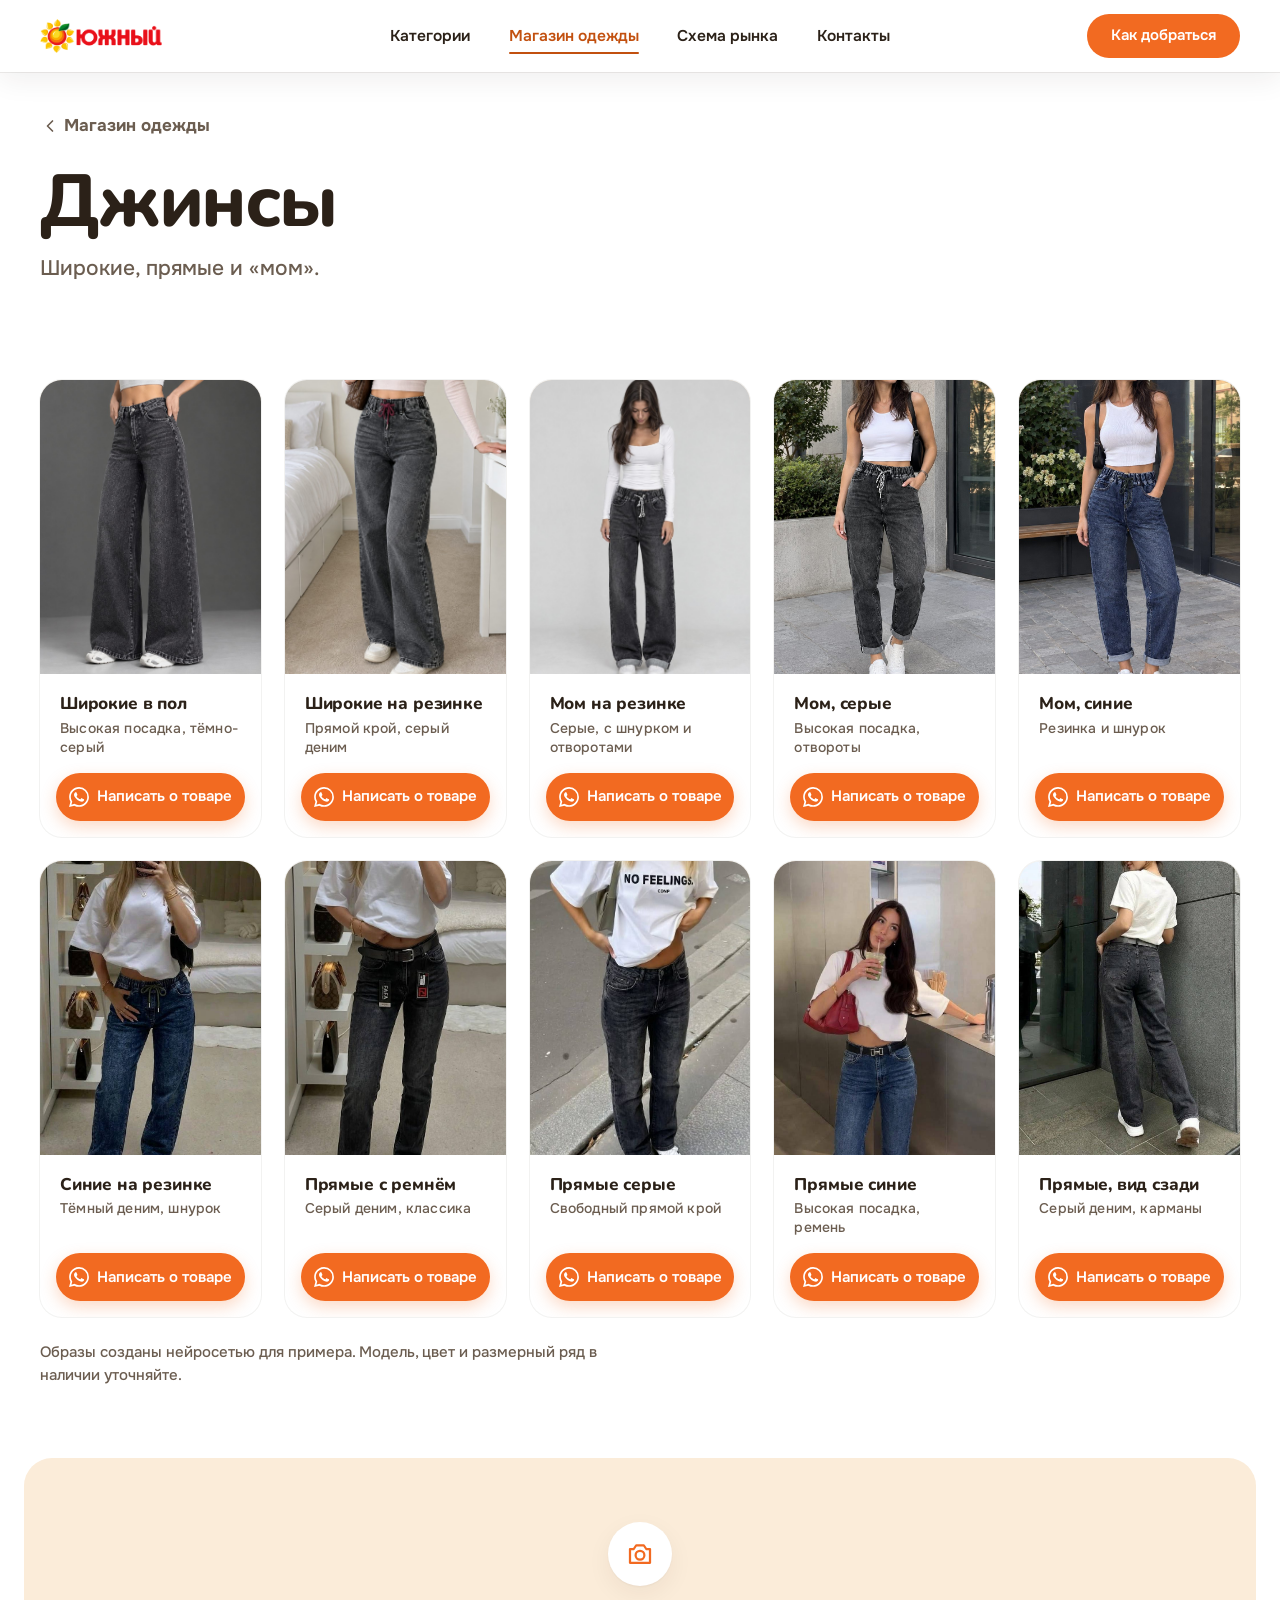
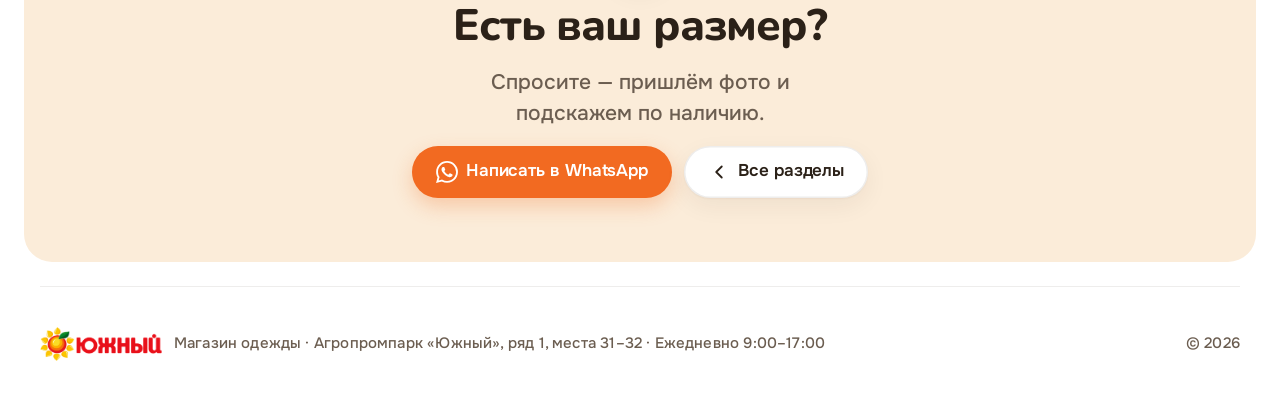
==== commit 77d61901: "Дизайн: плотнее тёплый тон, единый подвал, оранжевые главные кнопки, перки по центру над «Есть ваш р" ====
--- a/dzhinsy.html
+++ b/dzhinsy.html
@@ -82,7 +82,7 @@
   </div>
   <div class="menu__foot">
     <span>Ежедневно 9:00–17:00 · ул. Ахметшина, 115</span>
-    <a class="btn btn--dark" href="tel:+78552473035"><svg><use href="#i-phone"/></svg>+7 (8552) 47-30-35</a>
+    <a class="btn btn--primary" href="tel:+78552473035"><svg><use href="#i-phone"/></svg>+7 (8552) 47-30-35</a>
   </div>
 </div>
 
@@ -90,7 +90,7 @@
   <section class="container store-hero">
     <a class="backlink" href="magazin.html"><svg aria-hidden="true"><use href="#i-chev-l"/></svg>Магазин одежды</a>
     <div class="reveal">
-      <h1 class="display">Джинсы.</h1>
+      <h1 class="display">Джинсы</h1>
       <p class="lead">Широкие, прямые и «мом».</p>
     </div>
   </section>
@@ -188,7 +188,7 @@
   </section>
 </main>
 
-<footer class="footer tone-bg footer--white">
+<footer class="footer tone-bg">
   <div class="container footer__inner">
     <img class="logo" src="assets/img/logo.png" alt="" width="1200" height="335">
     <p>Магазин одежды · Агропромпарк «Южный», ряд 1, места 31–32 · Ежедневно 9:00–17:00</p>
--- a/assets/css/style.css
+++ b/assets/css/style.css
@@ -6,11 +6,11 @@
 :root {
   color-scheme: light;
 
-  --bg: #fdf3e6;
-  --bg-rgb: 253, 243, 230;
-  --warm: #fdf3e6;
+  --bg: #fbecd9;
+  --bg-rgb: 251, 236, 217;
+  --warm: #fbecd9;
   --surface: #ffffff;
-  --surface-sun: #fdf3e6;
+  --surface-sun: #fbecd9;
   --ink: #2b2118;
   --text: #2b2118;
   --text-2: #6b5d50;
@@ -957,11 +957,11 @@
   .header__phone { display: none; }
   .header__cta {
     display: inline-flex; align-items: center; min-height: 44px; padding: 0 var(--s5);
-    border-radius: 999px; background: var(--ink); color: #fff;
+    border-radius: 999px; background: var(--orange); color: #fff;
     font-weight: 600; font-size: 0.9375rem; white-space: nowrap;
     transition: transform 100ms var(--ease-out), background-color 200ms;
   }
-  .header__cta:hover { background: #3d2f23; }
+  .header__cta:hover { background: var(--orange-press); }
   .header__cta:active { transform: scale(0.96); }
 }
 @media (prefers-reduced-transparency: reduce) { .header::before { background: #fff; backdrop-filter: none; -webkit-backdrop-filter: none; } }
@@ -1182,55 +1182,52 @@
   }
 }
 
-/* Телефон: края цветных полос плавно растворяются в белый, без жёсткой линии */
+/* Телефон: цветные полосы с чётким краем — чище, чем размытый переход */
 @media (max-width: 759px) {
-  .section.tone-warm {
-    --soft: 10px;
-    background: linear-gradient(180deg, #fff 0, var(--warm) var(--soft), var(--warm) calc(100% - var(--soft)), #fff 100%);
-    padding-block: var(--section-pad);
-  }
-}
-
-/* ---------- Подвал: тёплый блок, завершает страницу ---------- */
+  .section.tone-warm { padding-block: var(--section-pad); }
+}
+
+/* ---------- Подвал: одинаковый на всех страницах — белый, тонкая линия сверху ---------- */
 .footer.tone-bg {
-  background: var(--warm);
-  margin-top: var(--section-pad-tight);
-  padding: var(--section-pad-tight) 0 calc(var(--section-pad-tight) + env(safe-area-inset-bottom));
-}
-.footer__inner { gap: var(--s3); }
+  background: none;
+  padding: 0 0 calc(var(--section-pad-tight) + env(safe-area-inset-bottom));
+}
+.footer__inner {
+  gap: var(--s3);
+  padding-top: var(--section-pad-tight);
+  border-top: 1px solid var(--line);
+}
 .footer p { text-wrap: pretty; line-height: 1.5; }
-@media (min-width: 760px) {
-  .footer.tone-bg { border-radius: var(--radius-l) var(--radius-l) 0 0; }
-}
-/* Телефон: верх подвала мягко растворяется из белого, как у цветных полос */
 @media (max-width: 759px) {
-  .footer.tone-bg {
-    --soft: 10px;
-    margin-top: 0;
-    background: linear-gradient(180deg, #fff 0, var(--warm) var(--soft), var(--warm) 100%);
-    padding-top: calc(var(--section-pad-tight) + var(--soft) / 2);
-  }
   .footer__inner { gap: var(--s4); }
   .footer .logo { height: 36px; }
 }
-
-/* Компьютер: тёплые панели с мягким растушёванным краем */
-@media (min-width: 760px) {
-  .section.tone-warm {
-    box-shadow: none;
-  }
-}
-
+/* Отступ над линией, чтобы она не прилипала к тёплой панели */
+.footer.tone-bg { margin-top: var(--s5); }
 
 /* ==========================================================================
    Ревизия 5: один тёплый оттенок, перки без мини-блоков, «Есть ваш размер?» — панель
    ========================================================================== */
 
-/* Перки: просто иконка и текст, без карточек, внутри тёплой панели */
-.perks--plain { margin-bottom: var(--head-gap); gap: var(--gap); }
-.perks--plain .perk { background: none; box-shadow: none; padding: 0; border-radius: 0; }
+/* Перки: иконка над подписью, по центру — в одной оси с «Есть ваш размер?» ниже */
+.perks--plain {
+  grid-template-columns: repeat(3, 1fr); gap: var(--s3);
+  margin-bottom: var(--head-gap); padding-bottom: var(--head-gap);
+  border-bottom: 1px solid rgba(43, 33, 24, 0.1);
+}
+.perks--plain .perk {
+  display: grid; justify-items: center; align-content: start; gap: var(--s2);
+  text-align: center; background: none; box-shadow: none; padding: 0; border-radius: 0;
+}
 .perks--plain .perk__icon { background: #fff; box-shadow: var(--shadow-soft); }
-@media (min-width: 760px) { .perks--plain .perk { padding: 0; } }
+.perks--plain .perk b { font-size: 0.9375rem; line-height: 1.25; }
+.perks--plain .perk div > span { display: none; }
+@media (min-width: 760px) {
+  .perks--plain { gap: var(--gap-lg); }
+  .perks--plain .perk { padding: 0; gap: var(--s3); }
+  .perks--plain .perk b { font-size: 1.125rem; }
+  .perks--plain .perk div > span { display: block; max-width: 26ch; margin-inline: auto; }
+}
 .tone-warm .perk__icon { background: #fff; }
 
 /* «Есть ваш размер?» внутри тёплой панели: без собственного фона */
@@ -1241,8 +1238,3 @@
 /* Активный шаг тура — белая «таблетка» на тёплой панели шагов */
 .steps--tour li.is-current { background: #fff; box-shadow: var(--shadow-soft); }
 
-/* Две тёплые панели подряд (панель + подвал) разделены воздухом */
-
-/* Подвал чередуется с предыдущим блоком: после тёплой панели он белый */
-.footer.footer--white { background: none; margin-top: 0; border-radius: 0; }
-@media (max-width: 759px) { .footer.footer--white { background: none; padding-top: var(--section-pad-tight); } }
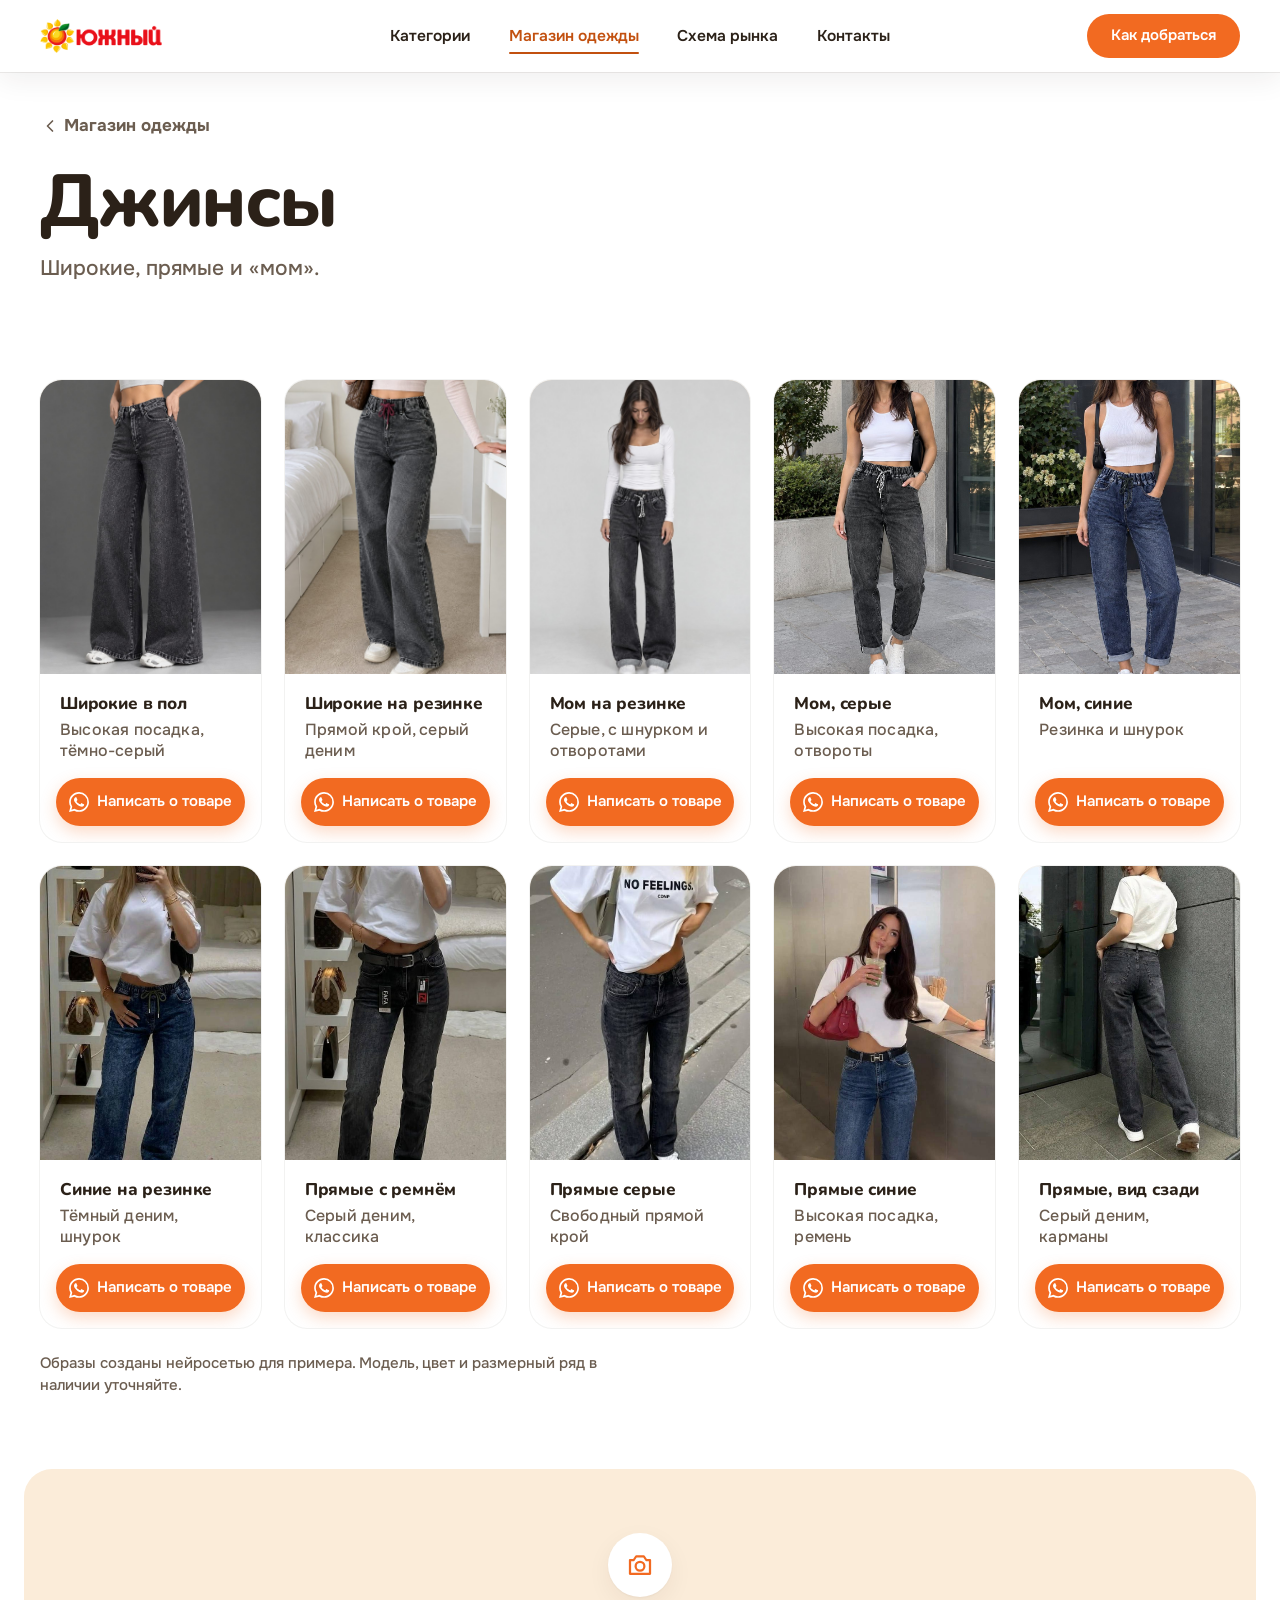
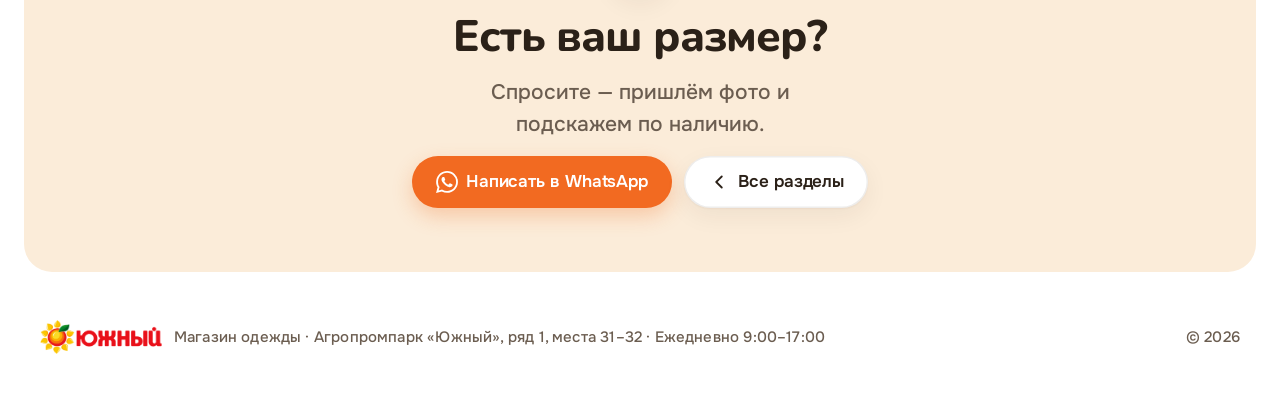
==== commit 8fb65fe2: "Фото-тур: номера шагов на чистом CSS, версии у CSS и JS против старого кэша Co-Authored-By: Claude O" ====
--- a/dzhinsy.html
+++ b/dzhinsy.html
@@ -16,7 +16,7 @@
   <link rel="preconnect" href="https://fonts.googleapis.com">
   <link rel="preconnect" href="https://fonts.gstatic.com" crossorigin>
   <link rel="stylesheet" href="https://fonts.googleapis.com/css2?family=Nunito:wght@700;800&family=Onest:wght@400;500;600;700&display=swap">
-  <link rel="stylesheet" href="assets/css/style.css">
+  <link rel="stylesheet" href="assets/css/style.css?v=7">
   </head>
 <body class="has-dock">
 
@@ -213,6 +213,6 @@
   </div>
 </div>
 
-<script src="assets/js/app.js" defer></script>
+<script src="assets/js/app.js?v=7" defer></script>
 </body>
 </html>
--- a/assets/css/style.css
+++ b/assets/css/style.css
@@ -1187,23 +1187,26 @@
   .section.tone-warm { padding-block: var(--section-pad); }
 }
 
-/* ---------- Подвал: одинаковый на всех страницах — белый, тонкая линия сверху ---------- */
+/* ---------- Подвал: одинаковый на всех страницах — белый, спокойный ---------- */
 .footer.tone-bg {
   background: none;
-  padding: 0 0 calc(var(--section-pad-tight) + env(safe-area-inset-bottom));
-}
-.footer__inner {
-  gap: var(--s3);
+  margin-top: 0;
+  padding: var(--section-pad-tight) 0 calc(var(--section-pad-tight) + env(safe-area-inset-bottom));
+}
+.footer__inner { gap: var(--s3); }
+.footer p { text-wrap: pretty; line-height: 1.5; }
+/* Линия сверху — только если перед подвалом белый блок; после тёплой панели граница и так видна */
+main:has(> .section.tone-white:last-child) + .footer .footer__inner {
   padding-top: var(--section-pad-tight);
   border-top: 1px solid var(--line);
 }
-.footer p { text-wrap: pretty; line-height: 1.5; }
+main:has(> .section.tone-white:last-child) + .footer.tone-bg { padding-top: 0; }
+/* Телефон: компактно и по центру, в одной оси с блоком над подвалом */
 @media (max-width: 759px) {
-  .footer__inner { gap: var(--s4); }
-  .footer .logo { height: 36px; }
-}
-/* Отступ над линией, чтобы она не прилипала к тёплой панели */
-.footer.tone-bg { margin-top: var(--s5); }
+  .footer__inner { justify-items: center; text-align: center; gap: var(--s2); }
+  .footer .logo { height: 30px; margin-bottom: var(--s1); }
+  .footer p { font-size: 0.875rem; max-width: 34ch; }
+}
 
 /* ==========================================================================
    Ревизия 5: один тёплый оттенок, перки без мини-блоков, «Есть ваш размер?» — панель
@@ -1238,3 +1241,66 @@
 /* Активный шаг тура — белая «таблетка» на тёплой панели шагов */
 .steps--tour li.is-current { background: #fff; box-shadow: var(--shadow-soft); }
 
+
+
+/* ==========================================================================
+   Ревизия 6: компактная шапка магазина, карточки разделов-витрины, крупнее мелкий текст, тур на телефоне
+   ========================================================================== */
+
+/* 1. Фото в шапке магазина на компьютере ниже — разделы видны с первого экрана */
+@media (min-width: 760px) { .store-hero__photo { aspect-ratio: auto; height: clamp(240px, 24vw, 320px); } }
+
+/* 2. Карточки разделов: фото на всю карточку, название на затемнении, круглая стрелка */
+a.pcard { position: relative; isolation: isolate; }
+a.pcard .pcard__photo { aspect-ratio: 3 / 4; }
+a.pcard .pcard__photo::after {
+  content: ""; position: absolute; inset: 0; pointer-events: none;
+  background: linear-gradient(180deg, rgba(20, 14, 8, 0) 45%, rgba(20, 14, 8, 0.72) 100%);
+}
+a.pcard .pcard__body {
+  position: absolute; inset: auto 0 0 0; z-index: 1;
+  flex-direction: row; align-items: flex-end; justify-content: space-between; gap: var(--s2);
+  padding: var(--s4);
+}
+a.pcard .pcard__text { padding: 0; }
+a.pcard .pcard__name { color: #fff; font-size: 1.25rem; text-wrap: balance; }
+a.pcard .pcard__desc { color: rgba(255, 255, 255, 0.85); font-size: 0.9375rem; }
+.pcard__go {
+  flex: none; width: 40px; height: 40px; border-radius: 50%;
+  display: grid; place-items: center;
+  background: #fff; color: var(--ink);
+  transition: transform 300ms var(--ease-spring), background-color 200ms;
+}
+.pcard__go svg { width: 20px; height: 20px; }
+@media (hover: hover) {
+  a.pcard:hover .pcard__go { background: var(--orange); color: #fff; transform: translateX(2px); }
+}
+@media (max-width: 759px) {
+  a.pcard .pcard__body { padding: var(--s3); }
+  a.pcard .pcard__name { font-size: 1.0625rem; }
+  a.pcard .pcard__desc { font-size: 0.9375rem; }
+  .pcard__go { width: 32px; height: 32px; }
+  .pcard__go svg { width: 16px; height: 16px; }
+}
+
+/* 3. Мелкий вторичный текст — не меньше 16 px */
+.steps span, .pcard__desc, .perk span { font-size: 1rem; }
+
+/* 4. Телефон: в туре виден только текущий шаг — список не повторяет фото-тур */
+@media (max-width: 899px) {
+  .steps--tour li:not(.is-current) { display: none; }
+  .steps--tour li.is-current { margin-inline: 0; }
+  /* Скрытые шаги не считаются CSS-счётчиком — номер задаём по позиции шага, без JS */
+  .steps--tour li:nth-child(1)::before { content: "1"; }
+  .steps--tour li:nth-child(2)::before { content: "2"; }
+  .steps--tour li:nth-child(3)::before { content: "3"; }
+  .steps--tour li:nth-child(4)::before { content: "4"; }
+  .steps--tour li:nth-child(5)::before { content: "5"; }
+  .steps--tour li:nth-child(6)::before { content: "6"; }
+  .steps--tour li:nth-child(7)::before { content: "7"; }
+  .steps--tour li:nth-child(8)::before { content: "8"; }
+  .steps--tour li:nth-child(9)::before { content: "9"; }
+  .steps--tour li:nth-child(10)::before { content: "10"; }
+  .steps--tour li:nth-child(11)::before { content: "11"; }
+  .steps--tour li:nth-child(12)::before { content: "12"; }
+}
